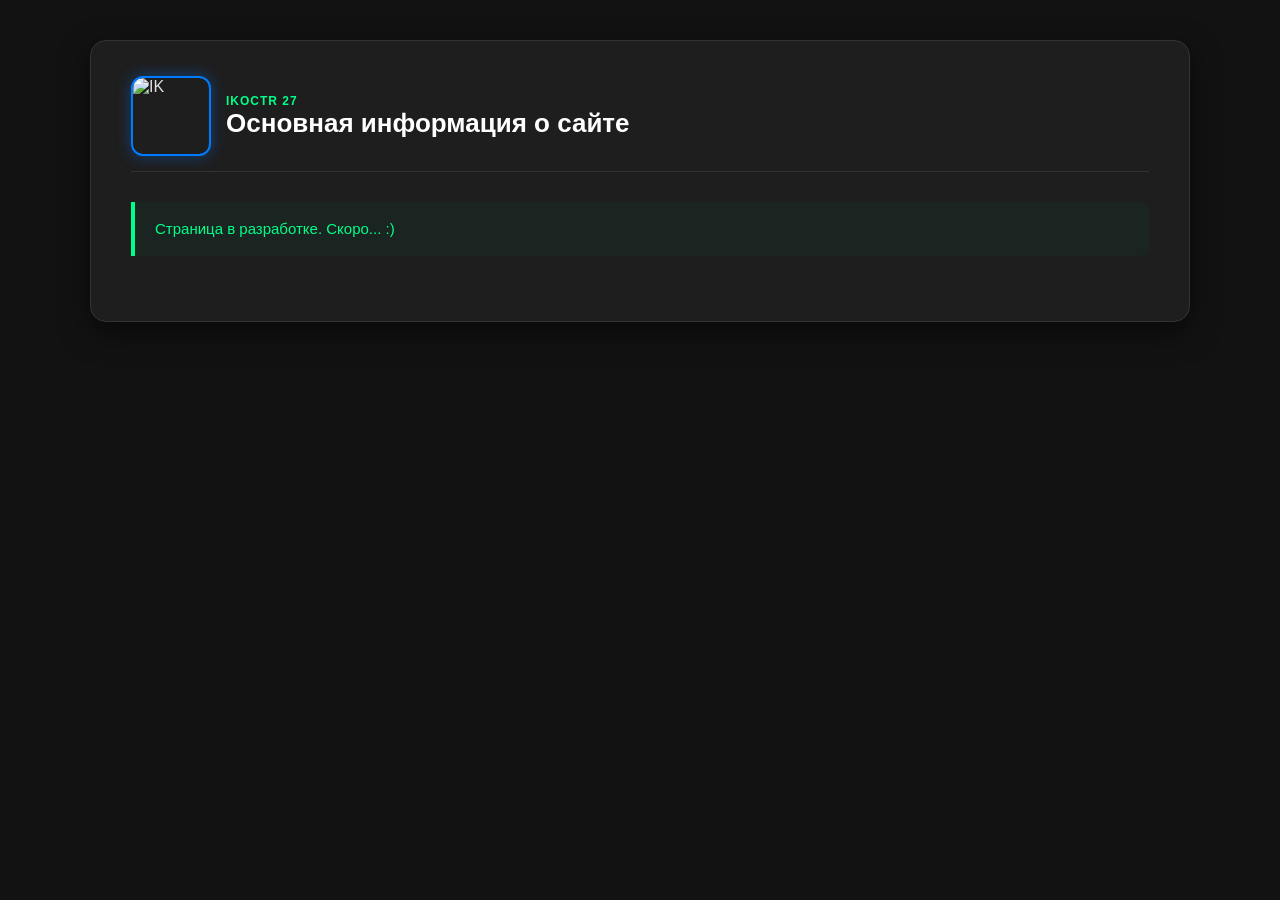
==== about.html @ 1f2bd745 "beta_v2 Finals filters New info-buttons A small fixes" ====
<!DOCTYPE html>
<html lang="ru">
  <head>
    <link rel="icon" href="icons/header_logo.jpg" type="image/png">
    <meta charset="UTF-8">
    <meta name="viewport" content="width=device-width, initial-scale=1.0">
    <title>ℹ️О сайтеℹ️</title>
    <!-- Подключаем ваши основные стили, чтобы сайт выглядел единым -->
    <link rel="stylesheet" href="style.css">
    <style>
      /* ДОПОЛНИТЕЛЬНЫЕ СТИЛИ ДЛЯ СТРАНИЦЫ С ЗАМЕТКОЙ */
      .note-header .header-logo {
        width: 80px !important;
        height:80px !important;
        
        /* 🛠️ ВОТ ЭТИ СТРОКИ ИСПРАВЯТ ВИЗУАЛ: */
        border-radius: 12px !important; /* Убираем круг, делаем мягкие квадратные углы */
        border-color: #007bff !important; /* Меняем неоновую рамку на синюю под стиль кнопок */
        box-shadow: 0 0 15px rgba(0, 123, 255, 0.4) !important; /* Добавляем красивое синее свечение */
      }
      /* Большая плашка на весь экран для контента */
      .note-container {
        background-color: #1e1e1e;
        border: 1px solid #333;
        border-radius: 16px;
        padding: 40px; /* Большие просторные отступы внутри плашки */
        margin-bottom: 40px;
        box-shadow: 0 10px 30px rgba(0, 0, 0, 0.5);
      }

      /* Заголовок внутри плашки */
      .note-container h2 {
        color: #fff;
        font-size: 28px;
        margin-top: 0;
        margin-bottom: 20px;
        border-bottom: 1px solid #333;
        padding-bottom: 15px;
      }

      /* Стили для абзацев текста */
      .note-container p {
        color: #b0b0b0;
        font-size: 16px;
        line-height: 1.6;
        margin-bottom: 20px;
      }

      /* Стили для картинок в статье */
      .note-image-box {
        margin: 30px 0;
        text-align: center;
      }
      .note-image-box img {
        max-width: 100%;
        height: auto;
        border-radius: 12px;
        border: 1px solid #444;
        box-shadow: 0 5px 15px rgba(0,0,0,0.4);
      }
      .image-caption {
        display: block;
        font-size: 13px;
        color: #666;
        margin-top: 8px;
        font-style: italic;
      }

      /* Выделение важных мыслей / цитат */
      .important-note {
        background-color: #1a2421;
        border-left: 4px solid #00ff88;
        padding: 15px 20px;
        border-radius: 0 8px 8px 0;
        margin: 25px 0;
      }
      .important-note p {
        color: #00ff88;
        margin: 0;
        font-size: 15px;
      }
      /* --- СТИЛИ ДЛЯ ВИДЕО С YOUTUBE --- */
      .video-wrapper {
      position: relative;
      
      /* 🛠️ ОГРАНИЧИВАЕМ РАЗМЕР: видео больше не будет размером с грузовик */
      width: 100%;
      max-width: 850px;       /* Оптимальный крупный размер для видео на ПК */
      margin: 30px auto;      /* auto отцентрирует плеер строго по центру плашки */
      
      /* Этот трюк с padding-bottom теперь рассчитывается от max-width */
      padding-bottom: calc(min(100%, 850px) * 0.5625); 
      height: 0;
      overflow: hidden;
      border-radius: 12px;
      border: 1px solid #444;
      box-shadow: 0 5px 15px rgba(0,0,0,0.4);
      }

      .video-wrapper iframe {
      position: absolute;
      top: 0;
      left: 0;
      width: 100%;
      height: 100%;
      }

      /* --- СТИЛИ ДЛЯ БЛОКА СКАЧИВАНИЯ КОНФИГА --- */
      .config-download-box {
      background-color: #121212;
      border: 1px dashed #007bff; /* Пунктирная синяя рамка */
      border-radius: 12px;
      padding: 20px;
      margin: 30px 0;
      display: flex;
      align-items: center;
      justify-content: space-between;
      gap: 20px;
      }

      /* На мобилках перестраиваем блок конфига в столбик */
      @media (max-width: 600px) {
          .config-download-box {
              flex-direction: column;
              text-align: center;
          }
      }

      .config-info {
      display: flex;
      flex-direction: column;
      gap: 5px;
      }

      .config-title {
      color: #fff;
      font-weight: bold;
      font-size: 16px;
      }

      .config-subtitle {
      color: #666;
      font-size: 13px;
      }

      /* Кнопка скачивания */
      .download-btn {
      text-decoration: none;
      background-color: #007bff;
      color: #fff;
      font-weight: bold;
      font-size: 14px;
      padding: 10px 20px;
      border-radius: 6px;
      white-space: nowrap;
      transition: background-color 0.2s ease;
      }

      .download-btn:hover {
      background-color: #0056b3;
      }
      /* Специальные стили для шапки внутри статьи */
      .note-header {
      border-bottom: 1px solid #333;
      padding-bottom: 15px;
      margin-bottom: 30px;
      }

      /* Отключаем неоновую линию снизу в статьях, чтобы она не перегружала текст */
      .note-header::after {
      display: none !important;
      }

      /* Увеличиваем размер заголовка в статье для солидности */
      .note-header .header-site-title {
      font-size: 26px;
      }
      .note-container {
          padding-top: 20px !important;
      }
    </style>
  </head>
  <body>

    <!-- Наш стандартный wrapper для выравнивания по центру экрана -->
    <div class="wrapper" style="max-width: 1100px; padding-top: 20px;">

      <!-- БОЛЬШАЯ ПЛАШКА НА ВЕСЬ ЭКРАН -->
      <main class="note-container">
        <!-- красивая шапка -->
        <!-- data-slag = "назване мода в ссылки на modrinth" -->
          <header class="main-header note-header" data-slug="">
              <div class="header-left">
                  <img src="icons/about.png" alt="IK" class="header-logo">
                  <div class="header-title-block">
                  <span class="header-nickname">IKOCTR 27</span>
                  <!-- Заголово статьи -->
                  <h1 class="header-site-title">Основная информация о сайте</h1>
                  </div>
              </div>
          </header>
        <div class="important-note">
          <p>Страница в разработке. Скоро... :)</p>
        </div>
      </main>

    </div>

  </body>
  <script>
    window.addEventListener('DOMContentLoaded', async () => {
      const header = document.querySelector('.note-header');
      if (!header) return;

      const slug = header.getAttribute('data-slug');
      if (!slug) return;

      try {
        // Делаем один быстрый запрос к API за данными проекта
        const response = await fetch(`https://api.modrinth.com/v2/project/${slug}`, {
          method: 'GET',
          headers: { 'User-Agent': 'MyFavMinecraftModsWebsite/1.0' }
        });
        
        if (response.ok) {
          const projectData = await response.json();
          // Если у мода есть официальная иконка — подставляем её
          if (projectData && projectData.icon_url) {
            const imgTag = header.querySelector('.header-logo');
            if (imgTag) imgTag.src = projectData.icon_url;
          }
        }
      } catch (err) {
        console.error('Не удалось загрузить иконку для шапки:', err);
      }
    });
  </script>
</html>
---- style.css ----
/* ==========================================================================
   1. БАЗОВЫЕ СТИЛИ САЙТА
   ========================================================================== */
*, *::before, *::after {
  box-sizing: border-box;
}

body {
  font-family: sans-serif;
  background-color: #121212;
  color: #e0e0e0;
  padding: 20px;
  margin: 0;
}

.wrapper {
  max-width: 90vw; /* Ограничиваем общую ширину для красивого отображения столбика */
  margin: 0 auto;
}
.wrapper > p {
    color: #ffffff;
    opacity: 70%;
    text-align: center;
    margin-top: 0%;
}

h1 {
  text-align: center;
  margin-bottom: 0%;
}

/* ==========================================================================
   2. ПАНЕЛЬ ФИЛЬТРОВ И ПОИСКА
   ========================================================================== */
.controls-panel {
  background-color: #1e1e1e;
  padding: 20px;
  border-radius: 12px;
  border: 1px solid #333;
  margin-bottom: 30px;
  display: flex;
  flex-direction: column;
  gap: 15px;
}

.search-input {
  width: 100%;
  padding: 12px 20px;
  font-size: 16px;
  border: 2px solid #333;
  border-radius: 8px;
  background-color: #121212;
  color: #fff;
  outline: none;
  transition: border-color 0.3s ease;
}

.search-input:focus {
  border-color: #007bff;
}

.filters-group {
  display: flex;
  flex-wrap: wrap;
  gap: 15px;
  align-items: center;
}

.filters-group label {
  font-size: 14px;
  color: #aaa;
  display: flex;
  flex-direction: column;
  gap: 5px;
}

.filters-group select {
  padding: 8px 12px;
  background-color: #121212;
  color: #fff;
  border: 1px solid #333;
  border-radius: 6px;
  outline: none;
  cursor: pointer;
}

/* ==========================================================================
   3. КОНТЕЙНЕР СПИСКА (FLEXBOX СТОЛБИК)
   ========================================================================== */
.my-grid-list {
  display: grid;
  grid-template-columns: repeat(auto-fill, minmax(220px, 1fr)); /* Выстраивает карточки строго друг под другом */
  gap: 15px;              /* Расстояние между карточками */
  list-style: none;
  padding: 0;
  margin: 0;
}

/* ==========================================================================
   4. СТИЛИ ДЛЯ КАРТОЧЕК LI (ГОРИЗОНТАЛЬНАЯ СТРУКТУРА)
   ========================================================================== */
.my-grid-list li {
  background-color: #1e1e1e;
  border: 1px solid #333;
  padding: 15px;
  border-radius: 12px;
  cursor: pointer;
  
  display: flex;
  flex-direction: column;
  align-items: center;
  text-align: center;
  gap: 10px;
  
  /* ОБЯЗАТЕЛЬНО: делаем карточку якорем для абсолютного позиционирования текста внутри */
  position: relative; 
  align-self: start;
  transition: background-color 0.3s ease,
   border-color 0.3s ease,
   border-radius 0.3s ease;
}

.my-grid-list li:hover { 
  border-color: #444; 
}

/* Скрытие карточки при фильтрации */
.my-grid-list li.is-hidden { 
  display: none !important; 
}

/* Элементы внутри карточки */
.my-grid-list li img { 
  width: 64px; 
  height: 64px; 
  object-fit: cover; 
  border-radius: 12px; 
}

.my-grid-list li h3 { 
  margin: 0; 
  color: #fff;
  font-size: 16px;
}

/* Блок с тегами и версиями (размещается в центральной колонке) */
.mod-meta-wrapper {
  display: flex;
  flex-direction: column;
  align-items: center;
  gap: 5px;
  width: 100%;
}

.mod-tags { 
  display: flex; 
  gap: 5px; 
  flex-wrap: wrap; 
  justify-content: center;
}

.tag, 
.tag.side, 
.api-tags .tag { 
  font-size: 10px !important;       /* !important намертво зафиксирует размер шрифта */
  padding: 2px 6px !important;      /* !important намертво зафиксирует внутренние отступы */
  border-radius: 4px;       
  line-height: 1.2;         
  display: inline-block;
  font-weight: 500 !important;      /* Убираем сильную жирность, делаем текст аккуратным */
  letter-spacing: -0.2px;   
}
.api-tags {
  display: contents !important;
}

/* 2. Только цвет для ручного тега стороны */
.tag.side { 
  background-color: #1a7540; 
  color: #2ecc71; 
}

/* Серый цвет для ваших личных категорий */
.tag.custom {
  background-color: #444444 !important;
  color: #e0e0e0 !important;
  text-transform: capitalize; /* Автоматически сделает первую букву заглавной */
}

.api-tags .tag { 
  background-color: #2c3e50; 
  color: #3498db; 
  text-transform: capitalize; /* Делает первую букву заглавной (например, neoforge -> Neoforge) */
}

.live-versions { 
  font-size: 11px; 
  color: #777; 
}

.live-versions span { 
  color: #00ff88; 
}

.my-grid-list li a { 
  text-decoration: none;
  color: #007bff;
  font-weight: bold;
  padding: 6px 12px;
  border: 1px solid #007bff;
  border-radius: 6px;
  width: 100%; /* Растягиваем кнопку */
  font-size: 13px;
  transition: background-color 0.2s, color 0.2s;
}

.my-grid-list li a:hover {
  background-color: #007bff;
  color: #fff;
}

/* ==========================================================================
   5. ПЛАВНАЯ АНИМАЦИЯ РАСКРЫТИЯ ОПИСАНИЯ
   ========================================================================== */
.info-text {
  position: absolute;
  top: calc(100% - 10px); /* Появляется чуть-чуть в захлест под карточкой*/
  left: -1px;             /* Выравниваем ровно по границам карточки */
  right: -1px;
  z-index: -1;            /* Выталкивает текст поверх нижних рядов модов */
  
  background-color: #252525; /* Темный фон, чтобы текст не сливался с нижними карточками */
  border-top: none;          /* Убираем верхнюю границу, чтобы визуально объединить с li */
  border-radius: 0 0 12px 12px; /* Скругляем только нижние уголки всплывашки */
  padding: 0 15px;           /* Боковые отступы для текста */
  
  /* Стандартная плавная анимация раскрытия через Grid-rows */
  display: grid;
  grid-template-rows: 0fr;
  padding: 0 15px;
  transition: grid-template-rows 0.1s ease, padding 0.3s ease, box-shadow 0.3s ease, border-color 0.3s ease;
  box-shadow: 0 10px 20px rgba(0, 0, 0, 0); /* Тень, чтобы блок «летал» над нижними модами */
}

.info-text p { 
  overflow: hidden; 
  margin: 0; 
  color: #b0b0b0; 
  font-size: 13px;
  line-height: 1.4; 
  opacity: 0; 
  text-align: left;
  transition: opacity 0.1s ease-in-out; 
  padding-top: 15px; 
    /* 🛠️ ВКЛЮЧАЕМ АВТОПЕРЕНОС СЛОВ ПО СЛОГАМ: */
  hyphens: auto;              /* Браузер сам ставит дефисы по правилам языка */
}

/* ==========================================================================
   СТИЛИ ДЛЯ ОТКРЫТОГО СОСТОЯНИЯ (КЛАСС .is-open)
   ========================================================================== */
.my-grid-list li.is-open { 
  background-color: #252525; 
  border-color: #007bff;
  border-bottom-color: transparent !important;
  border-radius: 12px 12px 0 0; 
  z-index: 15; /* Делаем саму открытую карточку выше всех остальных соседей */
}

.my-grid-list li.is-open .info-text { 
  grid-template-rows: 1fr; 
  padding-bottom: 15px; /* Возвращаем нижний отступ, когда текст открыт */
  border: 1px solid #007bff; 
  border-top: none; /* Чтобы рамка не перерезала карточку изнутри */
  /* Включаем тень, когда блок полностью выехал */
  box-shadow: 0 10px 20px rgba(0, 0, 0, 0.5); 
}

.my-grid-list li.is-open .info-text p { 
  opacity: 1; 
  padding-top: 10px; 
  transition-delay: 0.1s; 
}

/* Сообщение об отсутствии результатов */
#no-results { 
  text-align: center; 
  color: #888; 
  margin-top: 20px;
  display: none; 
}
/* ==========================================================================
   6. КАСТОМНЫЙ ВЫПАДАЮЩИЙ СПИСОК ВЕРСИЙ С ПОИСКОМ
   ========================================================================== */
.custom-dropdown {
  position: relative;
  display: flex;
  flex-direction: column;
  gap: 5px;
  width: 200px;
}

.dropdown-label {
  font-size: 14px;
  color: #aaa;
}

.dropdown-btn {
  padding: 8px 12px;
  background-color: #121212;
  color: #fff;
  border: 1px solid #333;
  border-radius: 6px;
  cursor: pointer;
  font-size: 14px;
  user-select: none;
  position: relative;
}

/* Стрелочка на кнопке меню */
.dropdown-btn::after {
  content: "▼";
  font-size: 10px;
  position: absolute;
  right: 12px;
  top: 50%;
  transform: translateY(-50%);
  color: #888;
}

.dropdown-menu {
  display: none; /* Скрыто по умолчанию */
  position: absolute;
  top: 100%;
  left: 0;
  width: 100%;
  background-color: #1e1e1e;
  border: 1px solid #444;
  border-radius: 6px;
  margin-top: 5px;
  z-index: 100;
  padding: 8px;
  box-shadow: 0 5px 15px rgba(0,0,0,0.5);
}

/* Класс, который JS будет вешать для показа меню */
.dropdown-menu.show {
  display: block;
}

.version-search-input {
  width: 100%;
  padding: 6px 10px;
  background-color: #121212;
  border: 1px solid #333;
  border-radius: 4px;
  color: #fff;
  font-size: 13px;
  outline: none;
  margin-bottom: 8px;
}

.version-search-input:focus {
  border-color: #007bff;
}

.options-list {
  max-height: 200px; /* Высота прокрутки списка */
  overflow-y: auto;   /* Включает скроллбар */
}

.option-item {
  padding: 6px 10px;
  font-size: 13px;
  color: #ccc;
  cursor: pointer;
  border-radius: 4px;
}

.option-item:hover {
  background-color: #333;
  color: #fff;
}

.option-item.active {
  background-color: #007bff;
  color: #fff;
}

.option-item.is-hidden {
  display: none;
}
/* ==========================================================================
   7. КНОПКА ЗАМЕТКИ И ВСПЛЫВАЮЩАЯ ПОДСКАЗКА (TOOLTIP)
   ========================================================================== */

/* Контейнер для кнопок, чтобы они стояли рядом */
.mod-links-group {
  display: flex;
  flex-direction: row; /* Выстраиваем кнопки строго слева направо */
  gap: 10px;           /* Расстояние между кнопками */
  width: 100%;         /* Растягиваем контейнер на всю ширину карточки */
}

/* Переделываем стиль главной ссылки, чтобы она делила место с вопросом */
.mod-links-group a.modrinth-btn,
.my-grid-list li .mod-links-group a.modrinth-btn {
  flex-grow: 1; /* Занимает ВСЁ свободное пространство слева */
  text-align: center;
  white-space: nowrap;
}

/* Стиль самой круглой кнопки со знаком вопроса */
.note-btn {
  display: flex;
  align-items: center;
  justify-content: center;

  /* Жестко ставим компактную ширину и высоту */
  width: 40px !important;  
  height: 33px !important; 
  
  /* И запрещаем браузеру её растягивать или сжимать */
  flex-grow: 0 !important;
  flex-shrink: 0 !important;

  background-color: #1e1e1e;
  color: #00ff88; /* Сделаем её приятно-зеленой, как символ важной информации */
  /* 🛠️ СТАВИМ ТАКОЕ ЖЕ СКРУГЛЕНИЕ УГЛОВ И РАМКУ, КАК У КНОПКИ MODRINTH: */
  border: 1px solid #007bff; /* Синяя рамка, как у Modrinth */
  border-radius: 6px !important; /* Радиус скругления в точности как у соседа */
  font-weight: bold;
  text-decoration: none;
  font-size: 14px;
  cursor: pointer;
  transition: background-color 0.2s, border-color 0.2s, color 0.2s;
  position: relative;
}

.note-btn:hover {
  background-color: #007bff;
  color: #fff;
}

/* --- РЕАЛИЗАЦИЯ ПОДСКАЗКИ ПРИ НАВЕДЕНИИ (Пункт 2) --- */
.note-btn::after {
  /* Берет текст прямо из атрибута data-tooltip в HTML */
  content: attr(data-tooltip); 
  
  position: absolute;
  bottom: 135%; /* Появляется строго НАД кнопкой */
  right: 0;
  width: 240px; /* Ширина всплывающего окошка с текстом */
  padding: 8px 12px;
  background-color: #000000;
  color: #fff;
  font-size: 11px;
  font-weight: normal;
  line-height: 1.4;
  border-radius: 6px;
  border: 1px solid #00ff88;
  text-align: left;
  box-shadow: 0 5px 15px rgba(0,0,0,0.6);
  
  /* Изначально подсказка полностью скрыта */
  opacity: 0;
  visibility: hidden;
  transform: translateY(5px);
  transition: opacity 0.2s ease, transform 0.2s ease, visibility 0.2s ease;
  z-index: 100; /* Чтобы подсказка была выше всех карточек */
}

/* Показываем подсказку при наведении на кнопку мыши */
.note-btn:hover::after {
  opacity: 1;
  visibility: visible;
  transform: translateY(0);
}
/* ==========================================================================
   8. МИНИМАЛИСТИЧНАЯ НЕОНОВАЯ ШАПКА И СЧЁТЧИКИ
   ========================================================================== */
.main-header {
  display: flex;
  align-items: center;
  justify-content: space-between; /* Логотип слева, счётчики справа */
  padding: 15px 0 25px 0;
  margin-bottom: 30px;
  border-bottom: 1px solid #333;
  position: relative;
}

/* Тонкая светящаяся неоновая линия под всей шапкой */
.main-header::after {
  content: "";
  position: absolute;
  bottom: -1px;
  left: 0;
  width: 100%;
  height: 1px;
  background: linear-gradient(90deg, #007bff, #00ff88, transparent);
  box-shadow: 0 1px 10px #007bff;
}

.header-left {
  display: flex;
  align-items: center;
  gap: 15px;
}

/* Круглая аватарка IK */
.header-logo {
  width: 64px;
  height: 64px;
  object-fit: cover;
  border-radius: 50%;
  border: 2px solid #00ff88; /* Зеленое неоновое кольцо вокруг логотипа */
  box-shadow: 0 0 10px rgba(0, 255, 136, 0.3);
}

.header-title-block {
  display: flex;
  flex-direction: column;
}

.header-nickname {
  font-size: 12px;
  color: #00ff88;
  font-weight: bold;
  letter-spacing: 1px;
  text-transform: uppercase;
}

.header-site-title {
  margin: 0;
  font-size: 22px;
  color: #fff;
  font-weight: 800;
}

/* Стили блока счётчиков */
.header-counters {
  display: flex;
  align-items: center;
  background-color: #1e1e1e;
  border: 1px solid #333;
  padding: 8px 16px;
  border-radius: 30px; /* Овальная аккуратная плашка */
  gap: 10px;
}

.counter-item {
  display: flex;
  align-items: center;
  gap: 6px;
}

.counter-label {
  font-size: 13px;
  color: #666;
  text-transform: uppercase;
  font-weight: bold;
  line-height: 1;
}

.counter-value {
  font-size: 16px;
  font-weight: bold;
  font-family: monospace; /* Моноширинный шрифт, чтобы цифры не дёргались */
  line-height: 1;  
}

/* Нашедшиеся моды теперь будут ярко светиться зеленым */
.counter-value.filtered {
  color: #00ff88;
  text-shadow: 0 0 8px rgba(0, 255, 136, 0.5);
}

/* Общее количество светится серым/белым */
.counter-value.total {
  color: #b0b0b0;
}

.counter-divider {
  color: #444;
  font-weight: 300;
}

/* Адаптивность для мобилок: если экран узкий, шапка встает в столбик */
@media (max-width: 600px) {
  .main-header {
    flex-direction: column;
    gap: 15px;
    text-align: center;
  }
  .header-left {
    flex-direction: column;
    gap: 10px;
  }
}

/* ==========================================================================
   9. СТИЛИ ДЛЯ РЕЖИМА "ПОКАЗАТЬ НЕДОСТУПНЫЕ"
   ========================================================================== */

/* Красивое оформление контейнера галочки */
.checkbox-label {
  display: flex;
  flex-direction: row !important; /* Выстраиваем чекбокс и текст в ряд */
  align-items: center;
  gap: 8px;
  cursor: pointer;
  user-select: none;
  font-size: 14px;
  color: #aaa;
  margin-top: 18px; /* Выравниваем по высоте с селекторами */
}

.checkbox-label input {
  cursor: pointer;
  width: 16px;
  height: 16px;
  accent-color: #00ff88; /* Зеленый цвет самой галочки */
}

/* Стили для мода, который НЕ подошел под фильтры */
.my-grid-list li.is-unsuited {
  opacity: 0.35;               /* Делаем карточку сильно прозрачной */
  filter: grayscale(80%);      /* Слегка обесцвечиваем иконку и теги */
  border-color: #222 !important; /* Гасим яркие рамки */
  background-color: #161616;
  order: 1;                    /* 🛠️ МАГИЯ: улетает в самый конец списка */
  pointer-events: none;        /* Блокирует клики и открытие описания */
}

/* Обычные (подходящие) моды принудительно держим вверху списка */
.my-grid-list li:not(.is-unsuited) {
  order: 0;
}

/* Делаем так, чтобы кнопка ссылки у недоступного мода заблокировалась визуально */
.my-grid-list li.is-unsuited a {
  border-color: #333 !important;
  color: #555 !important;
  background: transparent !important;
}

/* ==========================================================================
   10. ПАНЕЛЬ НАВИГАЦИИ (МЕНЮ КНОПОК)
   ========================================================================== */
.site-navigation {
  display: flex;
  flex-wrap: wrap;         /* Если кнопок станет слишком много, они мягко перенесутся на новый ряд */
  gap: 12px;               /* Расстояние между кнопками */
  margin-bottom: 25px;     /* Отступ снизу до панели фильтров */
  width: 100%;
}

.nav-btn {
  text-decoration: none;
  background-color: #1e1e1e;
  color: #b0b0b0;
  font-size: 14px;
  font-weight: bold;
  padding: 10px 20px;
  border: 1px solid #333;
  border-radius: 8px;
  transition: background-color 0.2s ease, border-color 0.2s ease, color 0.2s ease, box-shadow 0.2s ease;
}

/* Эффект при наведении — кнопка загорается фирменным синим неоном */
.nav-btn:hover {
  background-color: #252525;
  color: #fff;
  border-color: #007bff;
  box-shadow: 0 0 10px rgba(0, 123, 255, 0.3);
}

/* Если вы находитесь на этой странице (можно добавлять класс .active вручную в HTML) */
.nav-btn.active {
  background-color: #007bff;
  color: #fff;
  border-color: #007bff;
}
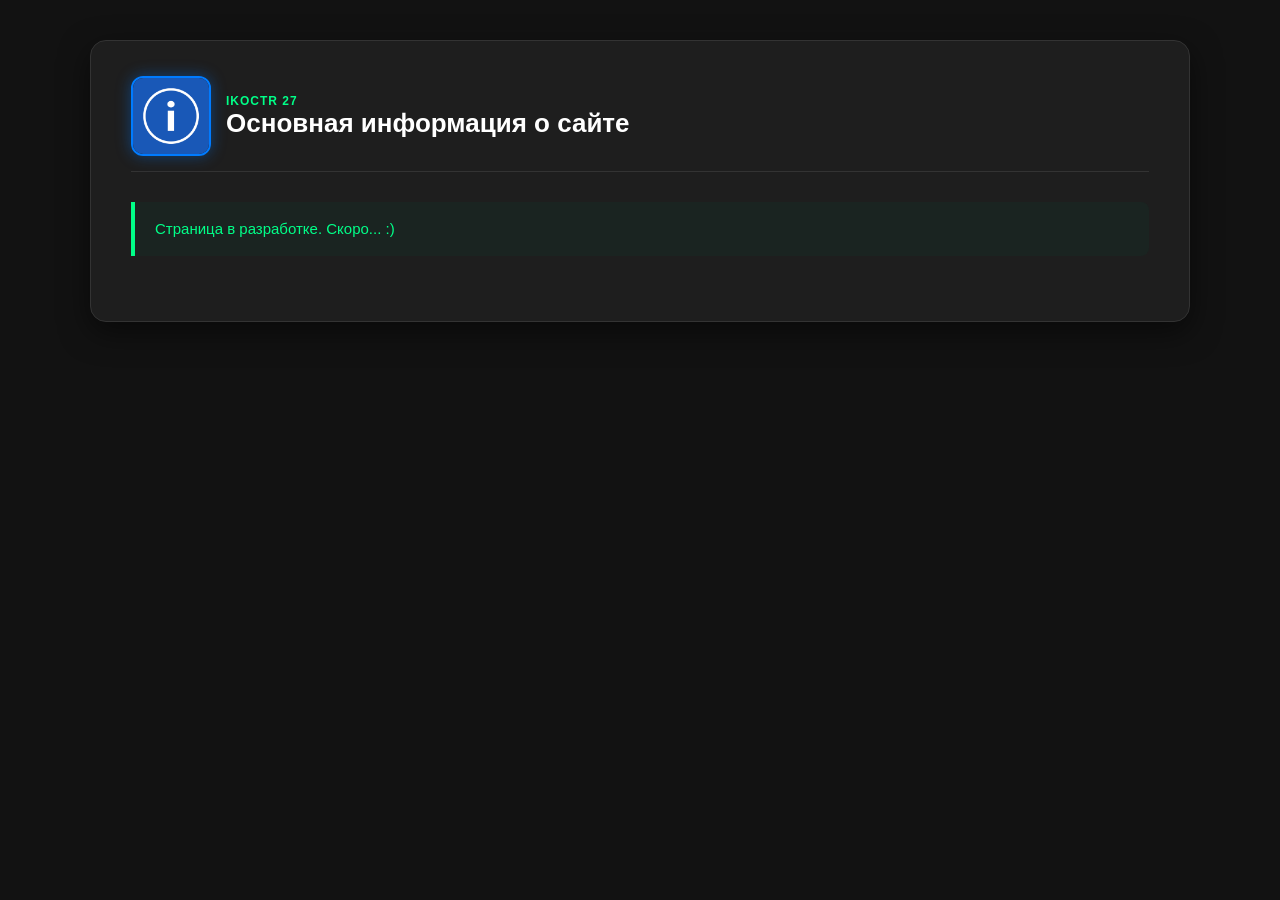
==== commit cb36a0aa: "Pre-release v1 Обновление: - кнопки "Новое" - Структуры js - Вплашек описаний фильтров - Выбора " ====
--- a/about.html
+++ b/about.html
@@ -184,7 +184,6 @@
 
     <!-- Наш стандартный wrapper для выравнивания по центру экрана -->
     <div class="wrapper" style="max-width: 1100px; padding-top: 20px;">
-
       <!-- БОЛЬШАЯ ПЛАШКА НА ВЕСЬ ЭКРАН -->
       <main class="note-container">
         <!-- красивая шапка -->
@@ -203,7 +202,6 @@
           <p>Страница в разработке. Скоро... :)</p>
         </div>
       </main>
-
     </div>
 
   </body>
--- a/style.css
+++ b/style.css
@@ -622,26 +622,57 @@
   accent-color: #00ff88; /* Зеленый цвет самой галочки */
 }
 
-/* Стили для мода, который НЕ подошел под фильтры */
+/* ==========================================================================
+   ИСПРАВЛЕННЫЙ РЕЖИМ ОТОБРАЖЕНИЯ БЛЕКЛЫХ МОДОВ
+   ========================================================================== */
+
+/* Сама карточка блеклого мода */
 .my-grid-list li.is-unsuited {
-  opacity: 0.35;               /* Делаем карточку сильно прозрачной */
-  filter: grayscale(80%);      /* Слегка обесцвечиваем иконку и теги */
-  border-color: #222 !important; /* Гасим яркие рамки */
+  opacity: 0.35;               
+  filter: grayscale(80%);      
   background-color: #161616;
-  order: 1;                    /* 🛠️ МАГИЯ: улетает в самый конец списка */
-  pointer-events: none;        /* Блокирует клики и открытие описания */
-}
+  order: 1;                    
+  
+  /* ИСПРАВЛЕНИЕ РАМКИ: оставляем рамку темной, но не удаляем её полностью, 
+     чтобы выпадающий текст не ломал границы карточки */
+  border-color: #222 !important;
+  transition: opacity 0.3s ease, filter 0.3s ease, background-color 0.3s ease;
+}
+
+/* Эффект наведения на саму БЛЕКЛУЮ КАРТОЧКУ (чтобы было видно, что она кликабельна) */
+.my-grid-list li.is-unsuited:hover {
+  opacity: 0.7; /* При наведении карточка становится ярче, подсказывая, что клик работает */
+  filter: grayscale(30%);
+}
+
+/* Исправление выпадающего текста у блеклого мода */
+.my-grid-list li.is-unsuited .info-text {
+  background-color: #1a1a1a;
+  border-color: #222 !important; /* Выпадашка тоже получит аккуратную темную рамку */
+}
+
+/* --- ИСПРАВЛЕНИЕ КНОПОК: убираем жесткий !important для обычного состояния --- */
+.my-grid-list li.is-unsuited a.modrinth-btn,
+.my-grid-list li.is-unsuited a.note-btn {
+  border-color: #333;
+  color: #666;
+  background: transparent;
+}
+
+/* ВОЗВРАЩАЕМ КРАСИВЫЙ ЦВЕТ ПРИ НАВЕДЕНИИ НА КНОПКИ БЛЕКЛОГО МОДА */
+.my-grid-list li.is-unsuited a.modrinth-btn:hover,
+.my-grid-list li.is-unsuited a.note-btn:hover {
+  background-color: #007bff !important;
+  color: #fff !important;
+  border-color: #007bff !important;
+  box-shadow: 0 0 10px rgba(0, 123, 255, 0.4);
+}
+
+
 
 /* Обычные (подходящие) моды принудительно держим вверху списка */
 .my-grid-list li:not(.is-unsuited) {
   order: 0;
-}
-
-/* Делаем так, чтобы кнопка ссылки у недоступного мода заблокировалась визуально */
-.my-grid-list li.is-unsuited a {
-  border-color: #333 !important;
-  color: #555 !important;
-  background: transparent !important;
 }
 
 /* ==========================================================================
@@ -681,3 +712,423 @@
   color: #fff;
   border-color: #007bff;
 }
+
+/* ==========================================================================
+   11. ИСПРАВЛЕННАЯ АНИМАЦИЯ РОДИТЕЛЬСКОЙ ИКОНКИ ДЛЯ АДДОНОВ
+   ========================================================================== */
+
+/* Контейнер для двух иконок (есть ТОЛЬКО в аддонах) */
+.mod-icon-container {
+  position: relative;
+  width: 64px;
+  height: 64px;
+  display: flex;
+  align-items: center;
+  justify-content: center;
+  margin: 0 auto; /* Центрируем контейнер внутри карточки */
+  transition: width 0.4s cubic-bezier(0.25, 1, 0.5, 1);
+}
+
+/* 🛠️ ИСПРАВЛЕНИЕ: ПРИВЯЗЫВАЕМ СВОЙСТВО СТРОГО К КОНТЕЙНЕРУ АДДОНА!
+   Обычные моды без этого контейнера теперь никак не пострадают */
+.mod-icon-container img.mod-icon {
+  position: absolute !important;
+  z-index: 2; /* Поверх родительской иконки */
+  width: 64px;
+  height: 64px;
+  margin: 0 !important; /* Убираем любые внешние отступы внутри контейнера */
+  transition: transform 0.4s cubic-bezier(0.25, 1, 0.5, 1);
+}
+
+/* Скрытая по умолчанию родительская иконка в аддоне */
+.parent-icon {
+  position: absolute;
+  z-index: 1; /* За спиной у основной иконки */
+  width: 64px;
+  height: 64px;
+  object-fit: cover;
+  border-radius: 12px;
+  opacity: 0.25; /* Изначально полностью невидима */
+  filter: grayscale(10%) brightness(90%); /* Блеклая и черно-белая */
+  transform: translateX(-15px) scale(0.8); /* Эффект глубины */
+  transition: transform 0.4s cubic-bezier(0.25, 1, 0.5, 1), opacity 0.4s cubic-bezier(0.25, 1, 0.5, 1);
+}
+
+/* Подстраховка от пустых картинок */
+.parent-icon[src=""], .parent-icon:not([src]) {
+  display: none !important;
+}
+
+/* ==========================================================================
+   МАГИЯ АНИМАЦИИ ПРИ ОТКРЫТИИ КАРТОЧКИ (.is-open)
+   ========================================================================== */
+
+/* Расширяем контейнер аддона при клике */
+.my-grid-list li.is-open .mod-icon-container {
+  width: 120px; 
+}
+
+/* Иконку аддона плавно смещаем вправо */
+.my-grid-list li.is-open .mod-icon-container img.mod-icon {
+  transform: translateX(28px);
+}
+
+/* Блеклую родительскую иконку плавно выдвигаем влево */
+.my-grid-list li.is-open .mod-icon-container .parent-icon {
+  opacity: 0.4; 
+  transform: translateX(-28px) scale(0.85); 
+}
+
+/* ==========================================================================
+   12. ТЕХНИЧЕСКИЙ ГЕНЕРАТОР КАРТОЧЕК ДЛЯ АДМИНА
+   ========================================================================== */
+.generator-section {
+  display: none;
+  background-color: #161616;
+  border: 1px dashed #444;
+  border-radius: 16px;
+  padding: 30px;
+  margin-top: 60px; /* Отделяем большим отступом от списка модов */
+  margin-bottom: 40px;
+}
+
+.generator-section.is-visible {
+  display: block !important;
+}
+
+.generator-title {
+  color: #fff;
+  font-size: 18px;
+  margin-top: 0;
+  margin-bottom: 20px;
+}
+
+.generator-form {
+  display: flex;
+  flex-direction: column;
+  gap: 12px;
+}
+
+.gen-row {
+  display: flex;
+  gap: 12px;
+}
+
+.gen-row input, .gen-row select, .generator-form textarea {
+  flex: 1;
+  background-color: #1e1e1e;
+  border: 1px solid #333;
+  color: #fff;
+  padding: 10px 15px;
+  border-radius: 8px;
+  font-size: 14px;
+}
+
+.generator-form textarea {
+  width: 100%;
+  resize: vertical;
+}
+
+#gen-btn {
+  background-color: #27ae60;
+  color: #fff;
+  border: none;
+  padding: 12px;
+  border-radius: 8px;
+  font-weight: bold;
+  font-size: 14px;
+  cursor: pointer;
+  transition: background-color 0.2s;
+}
+
+#gen-btn:hover {
+  background-color: #2ecc71;
+}
+
+.generator-result-box {
+  margin-top: 20px;
+}
+
+#gen-result {
+  width: 100%;
+  background-color: #0d0d0d;
+  border: 1px solid #222;
+  color: #00ff88; /* Код будет красиво подсвечен зеленым */
+  font-family: monospace;
+  font-size: 13px;
+  padding: 15px;
+  border-radius: 8px;
+  cursor: text;
+}
+
+/* Контейнер для текста и иконки, чтобы они стояли на одной линии */
+.label-text-wrapper {
+  display: flex;
+  align-items: center;
+  gap: 6px;
+  position: relative;
+  margin-bottom: 5px; /* Отступ до выпадающего списка */
+}
+
+/* Стиль синей неоновой иконки [!] */
+.info-icon {
+  display: flex;
+  align-items: center;
+  justify-content: center;
+  width: 16px;
+  height: 16px;
+  background-color: #121212;
+  color: #007bff; /* Фирменный синий цвет сайта */
+  border: 1px solid #007bff;
+  border-radius: 50%; /* Делаем её идеально круглой */
+  font-size: 11px;
+  font-weight: bold;
+  cursor: help;
+  position: relative;
+  transition: background-color 0.2s, color 0.2s, box-shadow 0.2s;
+}
+
+/* Эффект свечения при наведении на саму иконку */
+.info-icon:hover {
+  background-color: #007bff;
+  color: #fff;
+  box-shadow: 0 0 8px rgba(0, 123, 255, 0.6);
+}
+
+/* Большая всплывающая плашка (базовое состояние) */
+.categories-help-box {
+  position: absolute;
+  left: 0;
+  width: 280px; 
+  background-color: #161616;
+  padding: 12px 15px;
+  border-radius: 8px;
+  border: 1px solid #007bff; 
+  font-size: 12px;
+  font-weight: normal;
+  line-height: 1.5;
+  color: #b0b0b0;
+  text-align: left;
+  box-shadow: 0 10px 30px rgba(0, 0, 0, 0.7);
+  
+  max-height: 250px;
+  overflow-y: auto;
+  
+  /* Изначально подсказка полностью скрыта */
+  opacity: 0;
+  visibility: hidden;
+  z-index: 200; 
+  /* ИСПРАВЛЕНИЕ: разрешаем клики и прокрутку внутри плашки */
+  pointer-events: auto !important; 
+  transition: opacity 0.2s ease, transform 0.2s ease, visibility 0.2s ease;
+}
+
+/* Направление НАД иконкой */
+.categories-help-box:not(.open-down) {
+  bottom: 140%; 
+  transform: translateY(5px);
+}
+
+/* Направление ПОД иконкой */
+.categories-help-box.open-down {
+  top: 140%; 
+  transform: translateY(-5px);
+}
+
+/* 🔥 НОВОЕ: Включение плашки через явный класс в JS */
+.categories-help-box.show {
+  opacity: 1 !important;
+  visibility: visible !important;
+  transform: translateY(0) !important;
+}
+
+.categories-help-box.to-left {
+  left: auto;   
+  right: 0;     
+}
+
+/* Выравнивание подписей и кнопок [!] в панели управления */
+.filters-group .label-text-wrapper {
+  display: flex !important;
+  flex-direction: row !important; /* Строго горизонтальный ряд для текста и иконки */
+  align-items: center !important;  /* Центровка по высоте */
+  gap: 8px !important;            /* Небольшой зазор между текстом и кружком [!] */
+  width: 100%;
+}
+
+/* Фикс самой круглой синей кнопки, чтобы текст [!] сидел ровно по центру */
+.info-icon {
+  display: inline-flex !important;
+  align-items: center !important;
+  justify-content: center !important;
+  width: 18px !important;
+  height: 18px !important;
+  background-color: #121212 !important;
+  color: #007bff !important;
+  border: 1px solid #007bff !important;
+  border-radius: 50% !important;
+  font-size: 10px !important;
+  font-weight: bold !important;
+  cursor: pointer !important;
+  position: relative !important;
+  user-select: none !important;
+  line-height: 1 !important;
+  text-indent: 0 !important;
+}
+
+/* Убираем лишние внешние отступы у селекторов внутри группы */
+.filters-group select, .filters-group .custom-dropdown {
+  margin-top: 2px !important;
+}
+
+
+/* ==============================================================
+   🔒 СЕКЦИЯ ГЕНЕРАТОРА: ИСПРАВЛЕННЫЙ МУЛЬТИСЕЛЕКТ КАТЕГОРИЙ (ФИНАЛ)
+   ============================================================== */
+
+/* Фиксируем ширину самого блока выбора, чтобы он не раздувал форму */
+#gen-categories-dropdown {
+  position: relative;
+  display: flex;
+  flex-direction: column;
+  gap: 5px;
+  width: 200px !important; 
+  min-width: 200px !important;
+  flex-grow: 0 !important;   
+}
+
+/* Выпадающее окно делаем фиксированной ширины */
+#gen-categories-dropdown .dropdown-menu {
+  width: 220px !important; 
+  background-color: #1e1e1e !important;
+  border: 1px solid #444 !important;
+  box-shadow: 0 5px 15px rgba(0,0,0,0.5) !important;
+}
+
+#gen-cats-options {
+  width: 100% !important;
+  display: flex !important;
+  flex-direction: column !important;
+  gap: 2px !important;
+  padding: 0 !important;
+  margin: 0 !important;
+}
+
+/* Каждая строчка внутри списка */
+.option-item-cb {
+  width: 100% !important;
+  box-sizing: border-box !important;
+  display: block !important;               /* Отключаем flex на строке, чтобы убрать конфликты */
+  position: relative !important;            /* Якорь для абсолютного позиционирования чекбокса */
+  padding: 8px 35px 8px 12px !important;    /* Запас справа (35px), чтобы текст не налезал на чекбокс */
+  font-size: 13px !important;
+  color: #ccc !important;
+  cursor: pointer !important;
+  border-radius: 4px !important;
+  text-align: left !important;              /* Текст всегда аккуратно прижат к левому краю */
+  transition: background-color 0.2s ease !important;
+  user-select: none !important;
+  line-height: 15px !important;
+}
+
+.option-item-cb:hover {
+  background-color: #333 !important;
+  color: #fff !important;
+}
+
+/* Мертвая фиксация чекбоксов в идеальную вертикальную струну */
+.option-item-cb input[type="checkbox"] {
+  position: absolute !important;
+  top: 50% !important;                      /* Центрирование по вертикали */
+  transform: translateY(-50%) !important;   /* Идеальный сдвиг в центр */
+  right: 12px !important;                   /* Жесткий отступ от правого края плашки */
+  
+  width: 15px !important;
+  height: 15px !important;
+  margin: 0 !important;
+  padding: 0 !important;
+  accent-color: #00ff88 !important;         /* Наш неоновый зеленый */
+  cursor: pointer !important;
+}
+/* Кастомизация скроллбара внутри выпадающей подсказки */
+.categories-help-box::-webkit-scrollbar {
+  width: 4px !important; /* Очень тонкая полоса */
+}
+
+.categories-help-box::-webkit-scrollbar-track {
+  background: #121212 !important;
+  border-radius: 4px;
+}
+
+.categories-help-box::-webkit-scrollbar-thumb {
+  background: #00ff88 !important; /* Наш неоновый зеленый */
+  border-radius: 4px;
+}
+
+.categories-help-box::-webkit-scrollbar-thumb:hover {
+  background: #007bff !important; /* Синий при наведении */
+}
+
+/* ==========================================================================
+   🧩 КОРРЕКТИРОВКА ВЫРАВНИВАНИЯ ИКОНОК В ФИЛЬТРАХ
+   ========================================================================== */
+
+/* Перебиваем вертикальный flex-column для обертки подписей */
+.filters-group .label-text-wrapper {
+  display: flex !important;
+  flex-direction: row !important; /* Текст и иконка строго в один ряд */
+  align-items: center !important;  /* Идеальное центрирование по высоте */
+  gap: 8px !important;            /* Расстояние между текстом и кружком */
+  width: 100% !important;
+  margin-bottom: 5px !important;  /* Отступ до выпадающего списка select */
+}
+
+/* Очищаем и фиксируем форму синей кнопки */
+.info-icon {
+  display: inline-flex !important;
+  align-items: center !important;
+  justify-content: center !important;
+  width: 18px !important;
+  height: 18px !important;
+  background-color: #121212 !important;
+  color: #007bff !important;
+  border: 1px solid #007bff !important;
+  border-radius: 50% !important;
+  font-size: 10px !important;
+  font-weight: bold !important;
+  cursor: pointer !important;
+  position: relative !important;
+  user-select: none !important;
+  line-height: 1 !important;
+}
+
+/* Смещение выпадающих селекторов вниз под строку заголовка */
+.filters-group select, 
+.filters-group .custom-dropdown {
+  margin-top: 0 !important;
+}
+/* Фикс структуры элементов в блоке фильтров */
+.filter-item-block {
+  display: flex;
+  flex-direction: column;
+  gap: 5px;
+}
+.filter-item-block label {
+  margin: 0 !important;
+  padding: 0 !important;
+  display: block !important;
+}
+/* Делаем аккуратные небольшие отступы между пунктами в плашке подсказок */
+.categories-help-box p {
+  margin: 8px 0 0 0 !important; /* 8px сверху (между пунктами), остальные стороны по нулям */
+  padding: 0 !important;
+  font-size: 12px !important;
+  line-height: 1.4 !important;
+  color: #b0b0b0 !important;
+}
+
+/* Первый пункт прижимаем чуть ближе к заголовку, чтобы не было гигантской дыры */
+.categories-help-box b + p,
+.categories-help-box strong + p {
+  margin-top: 10px !important;
+}
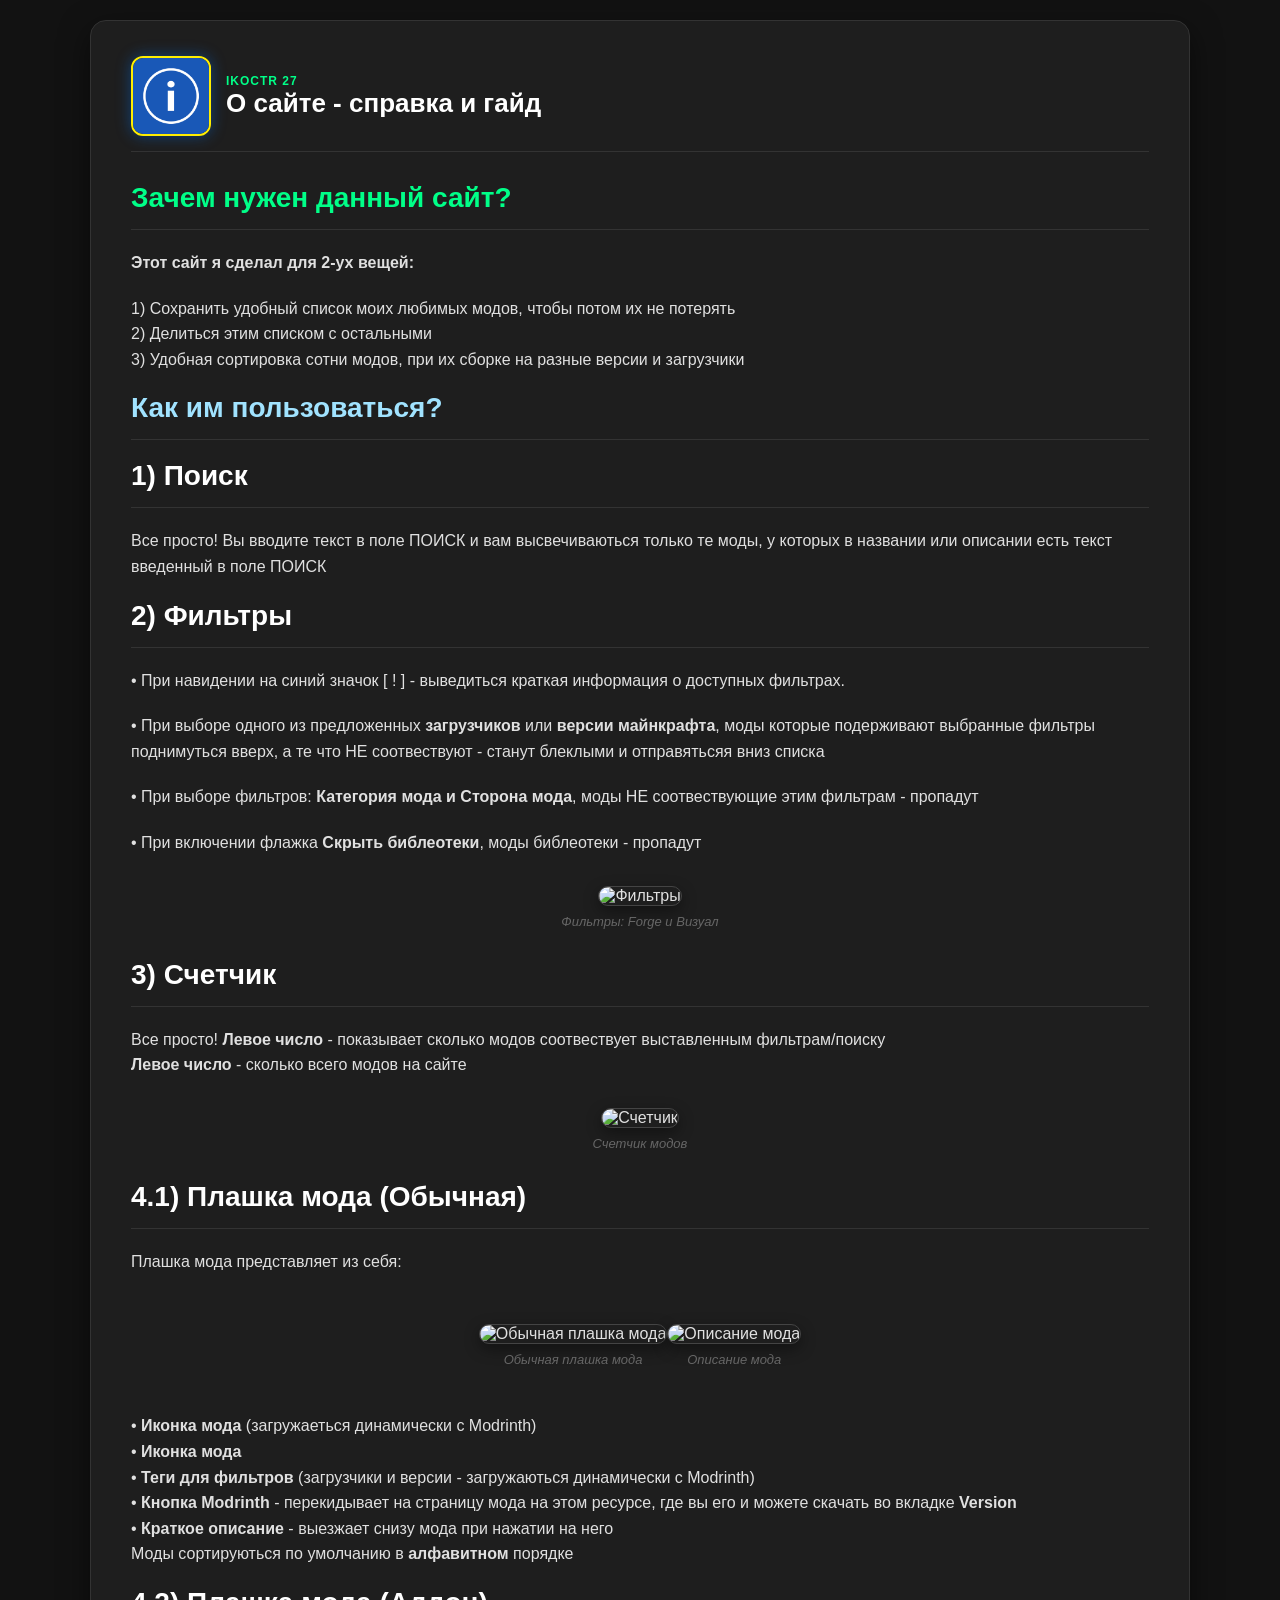
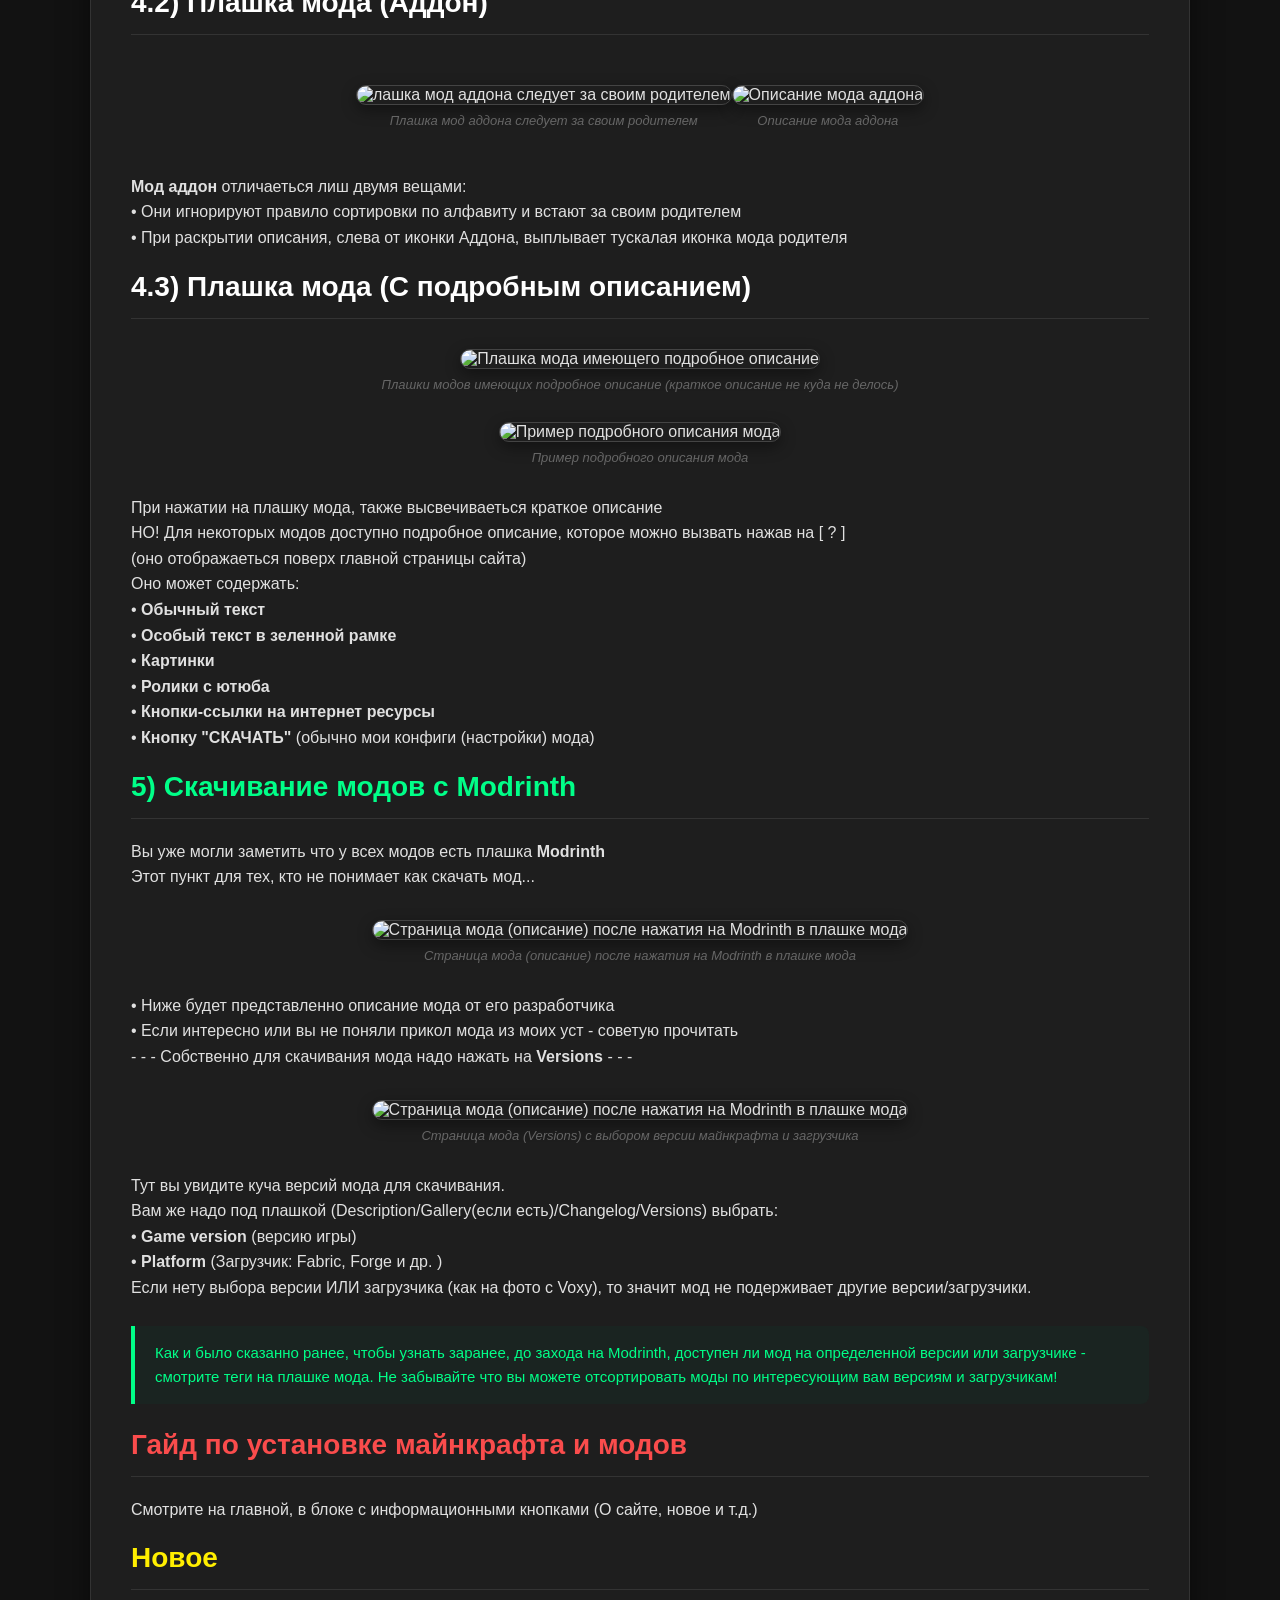
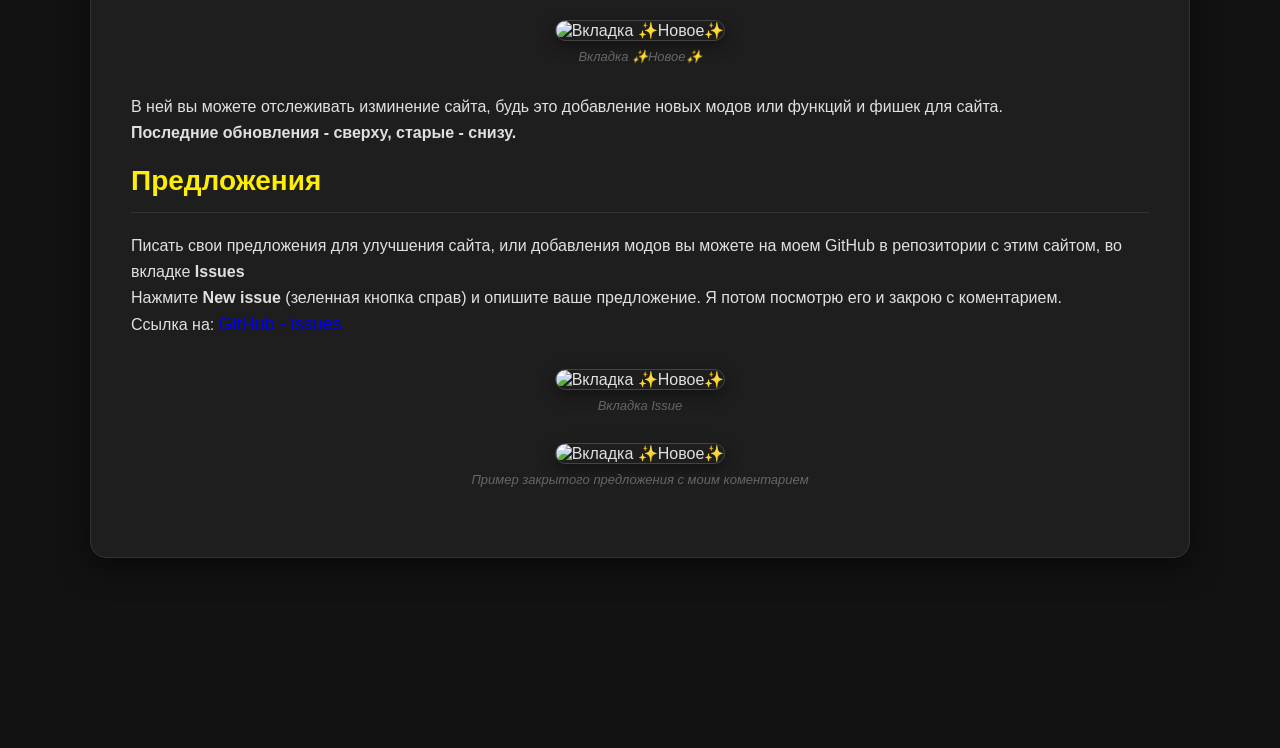
==== commit 856dff62: "Pre-release v2 Все изменения во вкладке НОВОЕ" ====
--- a/about.html
+++ b/about.html
@@ -15,7 +15,7 @@
         
         /* 🛠️ ВОТ ЭТИ СТРОКИ ИСПРАВЯТ ВИЗУАЛ: */
         border-radius: 12px !important; /* Убираем круг, делаем мягкие квадратные углы */
-        border-color: #007bff !important; /* Меняем неоновую рамку на синюю под стиль кнопок */
+        border-color: #ffee00 !important; /* Меняем неоновую рамку на синюю под стиль кнопок */
         box-shadow: 0 0 15px rgba(0, 123, 255, 0.4) !important; /* Добавляем красивое синее свечение */
       }
       /* Большая плашка на весь экран для контента */
@@ -40,7 +40,7 @@
 
       /* Стили для абзацев текста */
       .note-container p {
-        color: #b0b0b0;
+        color: #e0e0e0;
         font-size: 16px;
         line-height: 1.6;
         margin-bottom: 20px;
@@ -184,6 +184,7 @@
 
     <!-- Наш стандартный wrapper для выравнивания по центру экрана -->
     <div class="wrapper" style="max-width: 1100px; padding-top: 20px;">
+
       <!-- БОЛЬШАЯ ПЛАШКА НА ВЕСЬ ЭКРАН -->
       <main class="note-container">
         <!-- красивая шапка -->
@@ -194,14 +195,176 @@
                   <div class="header-title-block">
                   <span class="header-nickname">IKOCTR 27</span>
                   <!-- Заголово статьи -->
-                  <h1 class="header-site-title">Основная информация о сайте</h1>
+                  <h1 class="header-site-title">О сайте - справка и гайд</h1>
                   </div>
               </div>
           </header>
-        <div class="important-note">
-          <p>Страница в разработке. Скоро... :)</p>
-        </div>
+          <h2 style="color: #00ff88;">Зачем нужен данный сайт?</h2>
+          <p><b>Этот сайт я сделал для 2-ух вещей:</b></p>
+          <p>1) Сохранить удобный список моих любимых модов, чтобы потом их не потерять <br>
+          2) Делиться этим списком с остальными <br>
+          3) Удобная сортировка сотни модов, при их сборке на разные версии и загрузчики</p>
+          <h2 style="color: #a1e3ff;">Как им пользоваться?</h2>
+          <h2>1) Поиск</h2>
+          <p>
+            Все просто! Вы вводите текст в поле ПОИСК и вам высвечиваються только те моды, у которых
+            в названии или описании есть текст введенный в поле ПОИСК
+          </p>
+          <h2>2) Фильтры</h2>
+          <p>
+            • При навидении на синий значок [ ! ] - выведиться краткая информация о доступных фильтрах.
+          </p>
+          <p>
+            • При выборе одного из предложенных <b>загрузчиков</b> или <b>версии майнкрафта</b>, моды которые подерживают выбранные
+            фильтры поднимуться вверх, а те что НЕ соотвествуют - станут блеклыми и отправятьсяя вниз списка
+          </p>
+          <p>
+            • При выборе фильтров: <b>Категория мода и Сторона мода</b>, моды НЕ соотвествующие
+            этим фильтрам - пропадут
+          </p>
+          <p>
+            • При включении флажка <b>Скрыть библеотеки</b>, моды библеотеки - пропадут
+          </p>
+          <div class="note-image-box">
+            <img src="icons/a_filters.png" alt="Фильтры">
+            <span class="image-caption">Фильтры: Forge и Визуал</span>
+          </div>
+          <h2>3) Счетчик</h2>
+          <p>
+            Все просто! <b>Левое число</b> - показывает сколько модов соотвествует выставленным фильтрам/поиску <br>
+            <b>Левое число</b> - сколько всего модов на сайте
+          </p>
+          <div class="note-image-box">
+            <img src="icons/a_counter.png" alt="Счетчик">
+            <span class="image-caption">Счетчик модов</span>
+          </div>
+          <h2>4.1) Плашка мода (Обычная)</h2>
+          <p>
+            Плашка мода представляет из себя:
+          </p>
+          <div style="display: flex; width: 100%; justify-content: center;">
+            <div class="note-image-box">
+              <img src="icons/a_mod_simple.png" alt="Обычная плашка мода">
+              <span class="image-caption">Обычная плашка мода</span>
+            </div>
+            <div class="note-image-box">
+              <img src="icons/a_mod_disc.png" alt="Описание мода">
+              <span class="image-caption">Описание мода</span>
+            </div>
+          </div>
+          <p>
+            • <b>Иконка мода</b> (загружаеться динамически с Modrinth)<br>
+            • <b>Иконка мода</b><br>
+            • <b>Теги для фильтров</b> (загрузчики и версии - загружаються динамически с Modrinth)<br>
+            • <b>Кнопка Modrinth</b> - перекидывает на страницу мода на этом ресурсе, где вы его и можете скачать во вкладке <b>Version</b> <br>
+            • <b>Краткое описание</b> - выезжает снизу мода при нажатии на него<br>
+            Моды сортируються по умолчанию в <b>алфавитном</b> порядке<br>
+          </p>
+          
+          <h2>4.2) Плашка мода (Аддон)</h2>
+          <div style="display: flex; width: 100%; justify-content: center;">
+            <div class="note-image-box">
+              <img src="icons/a_mod_addon.png" alt="лашка мод аддона следует за своим родителем">
+              <span class="image-caption">Плашка мод аддона следует за своим родителем</span>
+            </div>
+            <div class="note-image-box">
+              <img src="icons/a_mod_addon_disc.png" alt="Описание мода аддона">
+              <span class="image-caption">Описание мода аддона</span>
+            </div>
+          </div>
+          <p>
+            <b>Мод аддон</b> отличаеться лиш двумя вещами: <br>
+            • Они игнорируют правило сортировки по алфавиту и встают за своим родителем <br>
+            • При раскрытии описания, слева от иконки Аддона, выплывает тускалая иконка мода родителя
+          </p>
+
+          <h2>4.3) Плашка мода (С подробным описанием)</h2>
+          <div class="note-image-box">
+            <img src="icons/a_mod_Hdisc1.png" alt="Плашка мода имеющего подробное описание">
+            <span class="image-caption">Плашки модов имеющих подробное описание (краткое описание не куда не делось)</span>
+          </div>
+          <div class="note-image-box">
+            <img src="icons/a_mod_Hdisc2.png" alt="Пример подробного описания мода">
+            <span class="image-caption">Пример подробного описания мода</span>
+          </div>
+          <p>
+            При нажатии на плашку мода, также высвечиваеться краткое описание <br>
+            НО! Для некоторых модов доступно подробное описание, которое можно
+            вызвать нажав на [ ? ] <br>
+            (оно отображаеться поверх главной страницы сайта) <br>
+            Оно может содержать: <br>
+            • <b>Обычный текст</b><br>
+            • <b>Особый текст в зеленной рамке</b><br>
+            • <b>Картинки</b><br>
+            • <b>Ролики с ютюба</b><br>
+            • <b>Кнопки-ссылки на интернет ресурсы</b><br>
+            • <b>Кнопку "СКАЧАТЬ"</b> (обычно мои конфиги (настройки) мода)<br>
+          </p>
+
+          <h2 style="color: #00ff88;">5) Скачивание модов с Modrinth</h2>
+          <p>
+            Вы уже могли заметить что у всех модов есть плашка <b>Modrinth</b><br>
+            Этот пункт для тех, кто не понимает как скачать мод...
+          </p>
+          <div class="note-image-box">
+            <img src="icons/a_modrinth.png" alt="Страница мода (описание) после нажатия на Modrinth в плашке мода">
+            <span class="image-caption">Страница мода (описание) после нажатия на Modrinth в плашке мода</span>
+          </div>
+          <p>
+            • Ниже будет представленно описание мода от его разработчика<br>
+            • Если интересно или вы не поняли прикол мода из моих уст - советую прочитать<br>
+            - - - Собственно для скачивания мода надо нажать на <b>Versions</b> - - -
+          </p>
+          <div class="note-image-box">
+            <img src="icons/a_modrinth_ver.png" alt="Страница мода (описание) после нажатия на Modrinth в плашке мода">
+            <span class="image-caption">Страница мода (Versions) с выбором версии майнкрафта и загрузчика</span>
+          </div>
+          <p>
+            Тут вы увидите куча версий мода для скачивания. <br>
+            Вам же надо под плашкой (Description/Gallery(если есть)/Changelog/Versions) выбрать: <br>
+            • <b>Game version</b> (версию игры)<br>
+            • <b>Platform</b> (Загрузчик: Fabric, Forge и др. )<br>
+            Если нету выбора версии ИЛИ загрузчика (как на фото с Voxy), то значит мод
+            не подерживает другие версии/загрузчики. <br>
+          </p>
+          <div class="important-note">
+            <p>
+              Как и было сказанно ранее, чтобы узнать заранее, до захода на Modrinth, 
+              доступен ли мод на определенной версии или загрузчике - смотрите теги на плашке мода. 
+              Не забывайте что вы можете отсортировать моды по интересующим вам версиям и загрузчикам!
+            </p>
+          </div>
+          <h2 style="color: rgb(250, 76, 76);">Гайд по установке майнкрафта и модов</h2>
+          <p>Смотрите на главной, в блоке с информационными кнопками (О сайте, новое и т.д.)</p>
+          <h2 style="color: #ffee00;">Новое</h2>
+          <div class="note-image-box">
+            <img src="icons/a_nav_news.png" alt="Вкладка ✨Новое✨">
+            <span class="image-caption">Вкладка ✨Новое✨</span>
+          </div>
+          <p>
+            В ней вы можете отслеживать изминение сайта, будь это
+            добавление новых модов или функций и фишек для сайта. <br>
+            <b>Последние обновления - сверху, старые - снизу.</b>
+          </p>
+          <h2 style="color: #ffee00;">Предложения</h2>
+          <p>
+            Писать свои предложения для улучшения сайта, или добавления модов
+            вы можете на моем GitHub в репозитории с этим сайтом, во вкладке <b>Issues</b><br>
+            Нажмите <b>New issue</b> (зеленная кнопка справ) и опишите ваше предложение. 
+            Я потом посмотрю его и закрою с коментарием. <br> Ссылка на: <a style="font-size: large;" href="https://github.com/IKOCTR/My-favorite-Minecraft-Mods/issues">GitHub - issues</a>
+
+          </p>
+          <div class="note-image-box">
+            <img src="icons/a_github_is.png" alt="Вкладка ✨Новое✨">
+            <span class="image-caption">Вкладка Issue</span>
+          </div>
+          
+          <div class="note-image-box">
+            <img src="icons/a_github_is_cl.png" alt="Вкладка ✨Новое✨">
+            <span class="image-caption">Пример закрытого предложения с моим коментарием</span>
+          </div>
       </main>
+
     </div>
 
   </body>
--- a/style.css
+++ b/style.css
@@ -3,30 +3,36 @@
    ========================================================================== */
 *, *::before, *::after {
   box-sizing: border-box;
+}
+
+html {
+  margin: 0;
+  padding: 0;
+  width: 100%;
+  height: 100%;
+  background-color: #121212;
+  /* Разрешаем вертикальный скролл только на самом верхнем уровне */
+  overflow-y: scroll; 
+  overflow-x: hidden; 
 }
 
 body {
   font-family: sans-serif;
   background-color: #121212;
   color: #e0e0e0;
-  padding: 20px;
   margin: 0;
+  padding: 0;
+  width: 100%;
+  min-height: 100vh;
+  position: relative;
+  /* 🔥 ЖЕСТКИЙ ФИКС: visible запрещает тегу body создавать свои собственные (вторые) скроллбары */
+  overflow: visible !important; 
 }
 
 .wrapper {
-  max-width: 90vw; /* Ограничиваем общую ширину для красивого отображения столбика */
+  max-width: 90vw;
   margin: 0 auto;
-}
-.wrapper > p {
-    color: #ffffff;
-    opacity: 70%;
-    text-align: center;
-    margin-top: 0%;
-}
-
-h1 {
-  text-align: center;
-  margin-bottom: 0%;
+  padding-bottom: 150px; 
 }
 
 /* ==========================================================================
@@ -224,22 +230,25 @@
    ========================================================================== */
 .info-text {
   position: absolute;
-  top: calc(100% - 10px); /* Появляется чуть-чуть в захлест под карточкой*/
-  left: -1px;             /* Выравниваем ровно по границам карточки */
-  right: -1px;
-  z-index: -1;            /* Выталкивает текст поверх нижних рядов модов */
+  top: calc(100% - 10px); 
   
-  background-color: #252525; /* Темный фон, чтобы текст не сливался с нижними карточками */
-  border-top: none;          /* Убираем верхнюю границу, чтобы визуально объединить с li */
-  border-radius: 0 0 12px 12px; /* Скругляем только нижние уголки всплывашки */
-  padding: 0 15px;           /* Боковые отступы для текста */
+  /* 🔥 ИЗМЕНЕНО: Компенсируем рамку li, сдвигая блок влево на 1px и делая его шире на 2px */
+  left: -1px;             
+  width: calc(100% + 2px);
+  z-index: -1;            
   
-  /* Стандартная плавная анимация раскрытия через Grid-rows */
+  background-color: #252525; 
+  border-top: none;          
+  border-radius: 0 0 12px 12px; 
+  padding: 0 15px;           
+  
+  /* 🔥 ДОБАВЛЕНО: Включаем правильный расчет ширины сразу, а не только при открытии */
+  box-sizing: border-box; 
+  
   display: grid;
   grid-template-rows: 0fr;
-  padding: 0 15px;
   transition: grid-template-rows 0.1s ease, padding 0.3s ease, box-shadow 0.3s ease, border-color 0.3s ease;
-  box-shadow: 0 10px 20px rgba(0, 0, 0, 0); /* Тень, чтобы блок «летал» над нижними модами */
+  box-shadow: 0 10px 20px rgba(0, 0, 0, 0); 
 }
 
 .info-text p { 
@@ -252,8 +261,7 @@
   text-align: left;
   transition: opacity 0.1s ease-in-out; 
   padding-top: 15px; 
-    /* 🛠️ ВКЛЮЧАЕМ АВТОПЕРЕНОС СЛОВ ПО СЛОГАМ: */
-  hyphens: auto;              /* Браузер сам ставит дефисы по правилам языка */
+  hyphens: auto;              
 }
 
 /* ==========================================================================
@@ -264,16 +272,16 @@
   border-color: #007bff;
   border-bottom-color: transparent !important;
   border-radius: 12px 12px 0 0; 
-  z-index: 15; /* Делаем саму открытую карточку выше всех остальных соседей */
+  z-index: 15; 
 }
 
 .my-grid-list li.is-open .info-text { 
   grid-template-rows: 1fr; 
-  padding-bottom: 15px; /* Возвращаем нижний отступ, когда текст открыт */
+  padding-bottom: 15px; 
   border: 1px solid #007bff; 
-  border-top: none; /* Чтобы рамка не перерезала карточку изнутри */
-  /* Включаем тень, когда блок полностью выехал */
+  border-top: none; 
   box-shadow: 0 10px 20px rgba(0, 0, 0, 0.5); 
+  /* Свойство box-sizing перенесено выше в основной класс .info-text */
 }
 
 .my-grid-list li.is-open .info-text p { 
@@ -1132,3 +1140,181 @@
 .categories-help-box strong + p {
   margin-top: 10px !important;
 }
+
+/* ==========================================================================
+   13. ПОЛНОЭКРАННОЕ МОДАЛЬНОЕ ОКНО ЗАМЕТОК
+   ========================================================================== */
+.modal-overlay {
+  position: fixed;
+  top: 0;
+  left: 0;
+  width: 100%;
+  height: 100%;
+  background-color: rgba(0, 0, 0, 0.7);
+  z-index: 9999;
+  display: flex;
+  align-items: center;
+  justify-content: center;
+  opacity: 0;
+  visibility: hidden;
+  transition: opacity 0.3s ease, visibility 0.3s ease;
+  backdrop-filter: blur(5px); /* Трендовое размытие заднего плана */
+}
+
+.modal-overlay.is-active {
+  opacity: 1;
+  visibility: visible;
+}
+
+.modal-content {
+  background-color: #1e1e1e;
+  border: 1px solid #00ff88;
+  box-shadow: 0 0 25px rgba(0, 255, 136, 0.2);
+  width: 95%;
+  max-width: 850px;
+  padding: 45px 25px 25px 25px; 
+  border-radius: 16px;
+  position: relative;
+  max-height: 85vh;
+  display: flex;
+  flex-direction: column;
+  box-sizing: border-box;
+}
+
+.modal-overlay.is-active .modal-content {
+  transform: scale(1);
+}
+
+.modal-close-btn {
+  position: absolute;
+  /* Сдвигаем крестик ближе к верхнему правому углу самой плашки */
+  top: 15px;
+  right: 15px;
+  background: none;
+  border: none;
+  color: #666;
+  font-size: 24px;
+  cursor: pointer;
+  transition: color 0.2s, transform 0.2s;
+  z-index: 10000; /* Гарантируем, что крестик всегда будет поверх любых элементов */
+  line-height: 1;
+}
+
+.modal-close-btn:hover {
+  color: #ff4757;
+  transform: scale(1.1); /* Небольшой интерактивный эффект при наведении */
+}
+
+/* Сжатие текста, если информации слишком много */
+.modal-short-text {
+  color: #b0b0b0;
+  font-size: 14px;
+  line-height: 1.6;
+  max-height: 150px; /* Ограничиваем высоту для очень длинных текстов */
+  overflow-y: auto;  /* Включаем внутренний аккуратный скролл */
+  padding-right: 10px;
+  margin-bottom: 25px;
+}
+
+/* Кастомизация скроллбара внутри модалки */
+.modal-short-text::-webkit-scrollbar {
+  width: 4px;
+}
+.modal-short-text::-webkit-scrollbar-thumb {
+  background: #00ff88;
+  border-radius: 4px;
+}
+
+.modal-footer-link {
+  display: flex;
+  justify-content: flex-end;
+}
+
+.modal-footer-link .nav-btn {
+  display: inline-block;
+  text-align: center;
+}
+
+/* Фикс для кнопки-вопроса, так как теперь это button, а не ссылка */
+button.note-btn {
+  outline: none;
+  font-family: inherit;
+}
+
+/* Разрешаем контенту модального окна увеличиваться по высоте и прокручиваться */
+.modal-content {
+  max-height: 85vh; /* Окно не станет больше 85% от высоты экрана */
+  display: flex;
+  flex-direction: column;
+}
+
+#modal-body-content {
+  overflow-y: auto; /* Включает вертикальный скроллбар, если контента много */
+  padding-right: 8px;
+}
+
+/* Кастомизация скроллбара внутри модалки */
+#modal-body-content::-webkit-scrollbar {
+  width: 4px;
+}
+#modal-body-content::-webkit-scrollbar-thumb {
+  background: #00ff88;
+  border-radius: 4px;
+}
+#gen-full-notes {
+  width: 100%;
+  min-height: 200px;
+  max-height: 500px;
+  resize: vertical;
+  font-family: monospace; /* Шрифт кода */
+  font-size: 13px;
+  line-height: 1.5;
+  padding: 12px;
+  background-color: #1a1a1a;
+  color: #fff;
+  border: 1px solid #333;
+  border-radius: 6px;
+  box-sizing: border-box;
+}
+/* Ховер-эффект для кнопки вызова шаблона */
+#toggle-template-btn:hover {
+  background: rgba(0, 255, 136, 0.05) !important;
+}
+
+/* Жесткое центрирование картинок внутри модального окна */
+#modal-body-content img {
+  max-width: 400px !important; /* Ограничиваем ширину */
+  width: 100% !important;
+  height: auto !important;
+  display: block !important;
+  margin: 20px auto !important; /* Магия центрирования: auto по бокам сдвигает в центр */
+  border-radius: 12px;
+}
+
+/* ==========================================================================
+   14. КАСТОМИЗАЦИЯ ОСНОВНОГО СКРОЛЛБАРА САЙТА
+   ========================================================================== */
+/* Настройка ширины дорожки скролла */
+::-webkit-scrollbar {
+  width: 10px;
+}
+
+/* Фон, по которому двигается ползунок */
+::-webkit-scrollbar-track {
+  background-color: #121212; 
+}
+
+/* Сам ползунок прокрутки */
+::-webkit-scrollbar-thumb {
+  background-color: #1e1e1e;
+  border: 2px solid #121212; /* Создает визуальный отступ вокруг ползунка */
+  border-radius: 10px;
+  box-shadow: inset 0 0 6px rgba(0, 255, 136, 0.2); /* Легкое неоновое свечение внутри */
+  transition: background-color 0.2s;
+}
+
+/* Ползунок при наведении мыши */
+::-webkit-scrollbar-thumb:hover {
+  background-color: #00ff88; /* При наведении загорается ярко-зеленым */
+  box-shadow: 0 0 10px rgba(0, 255, 136, 0.6);
+}
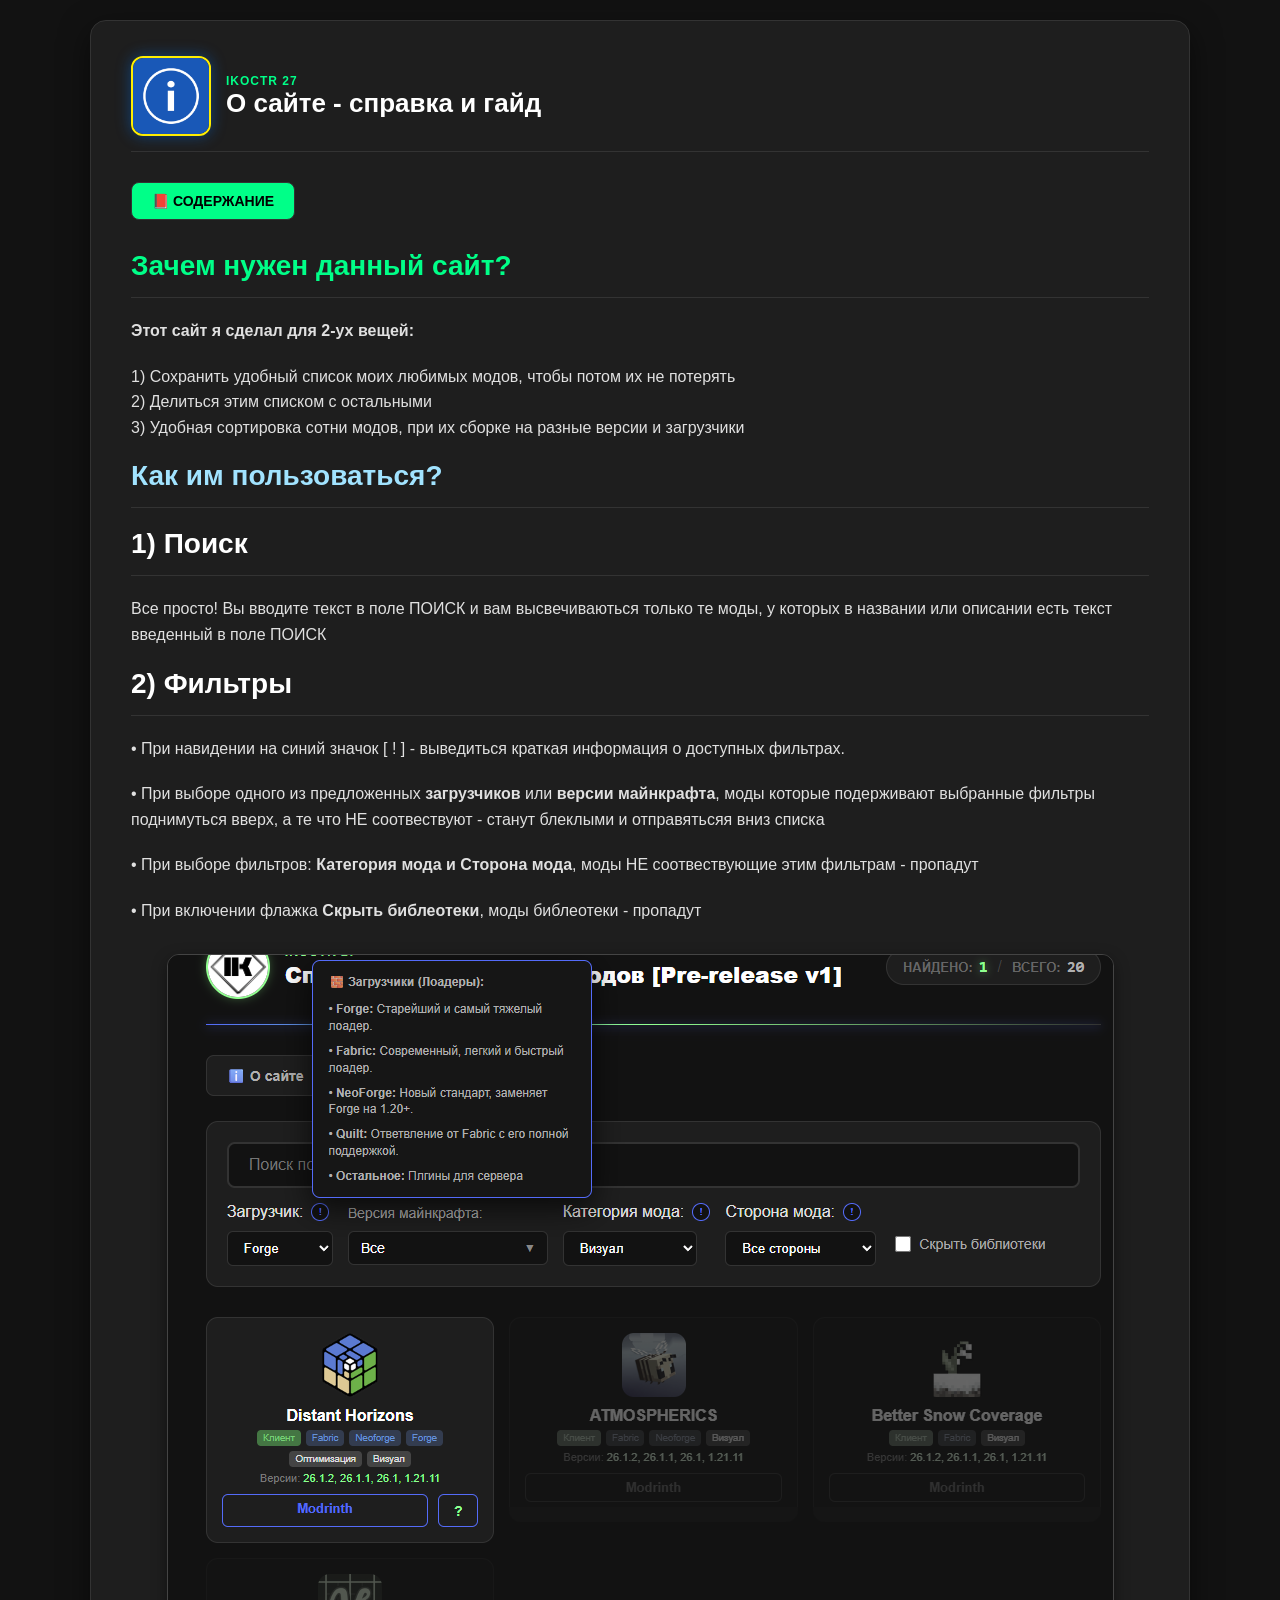
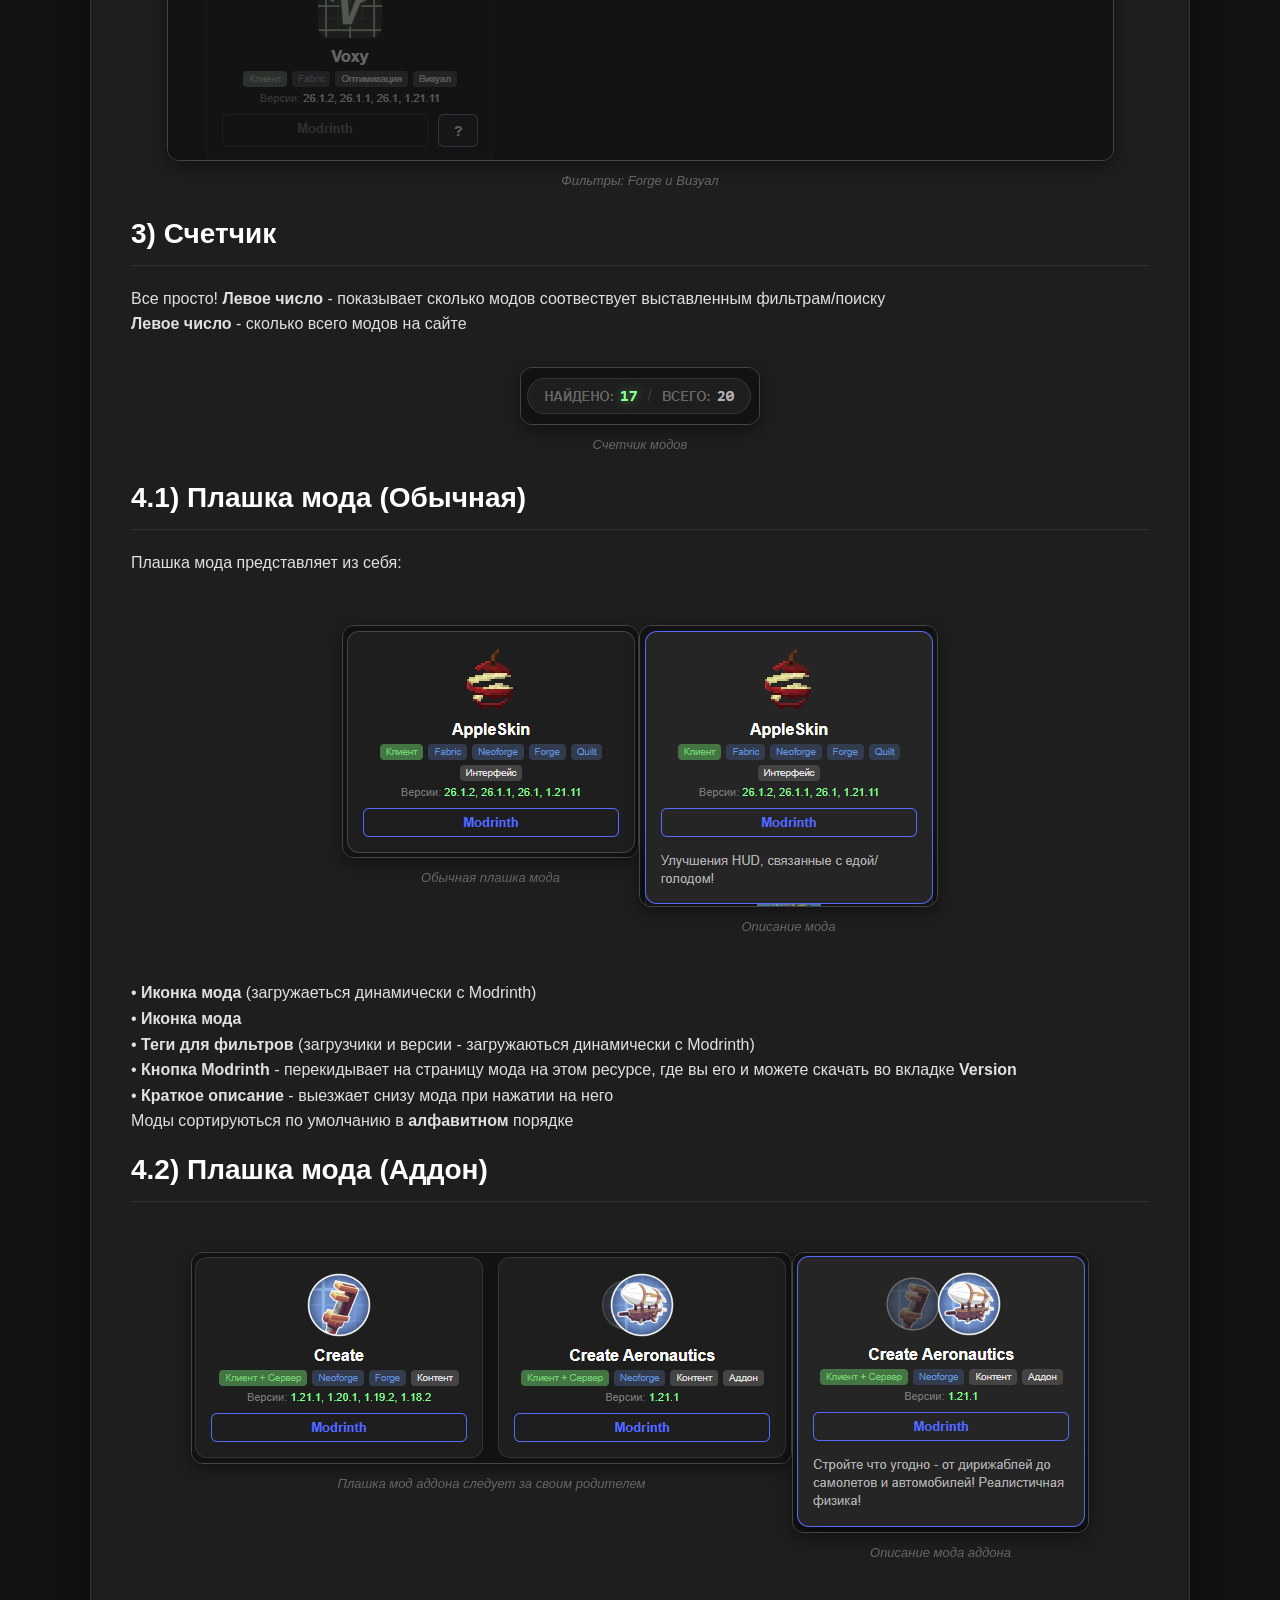
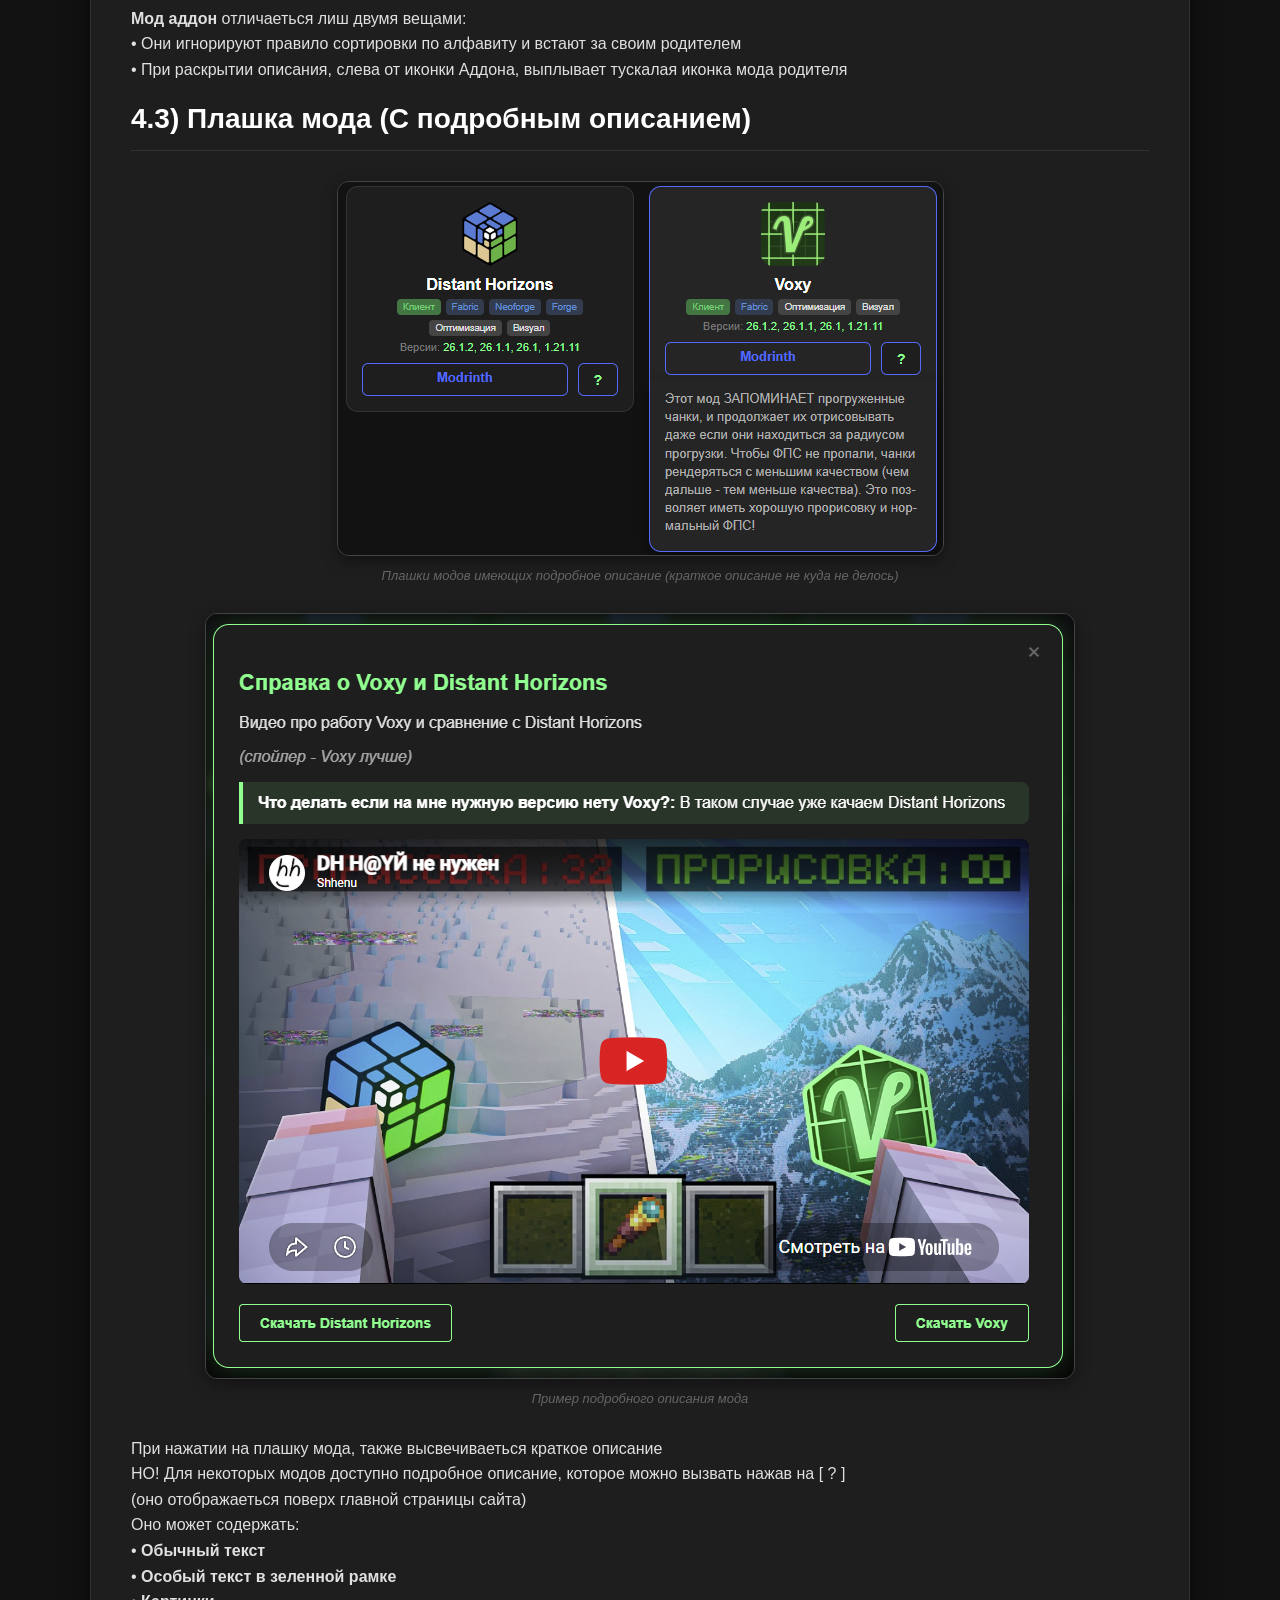
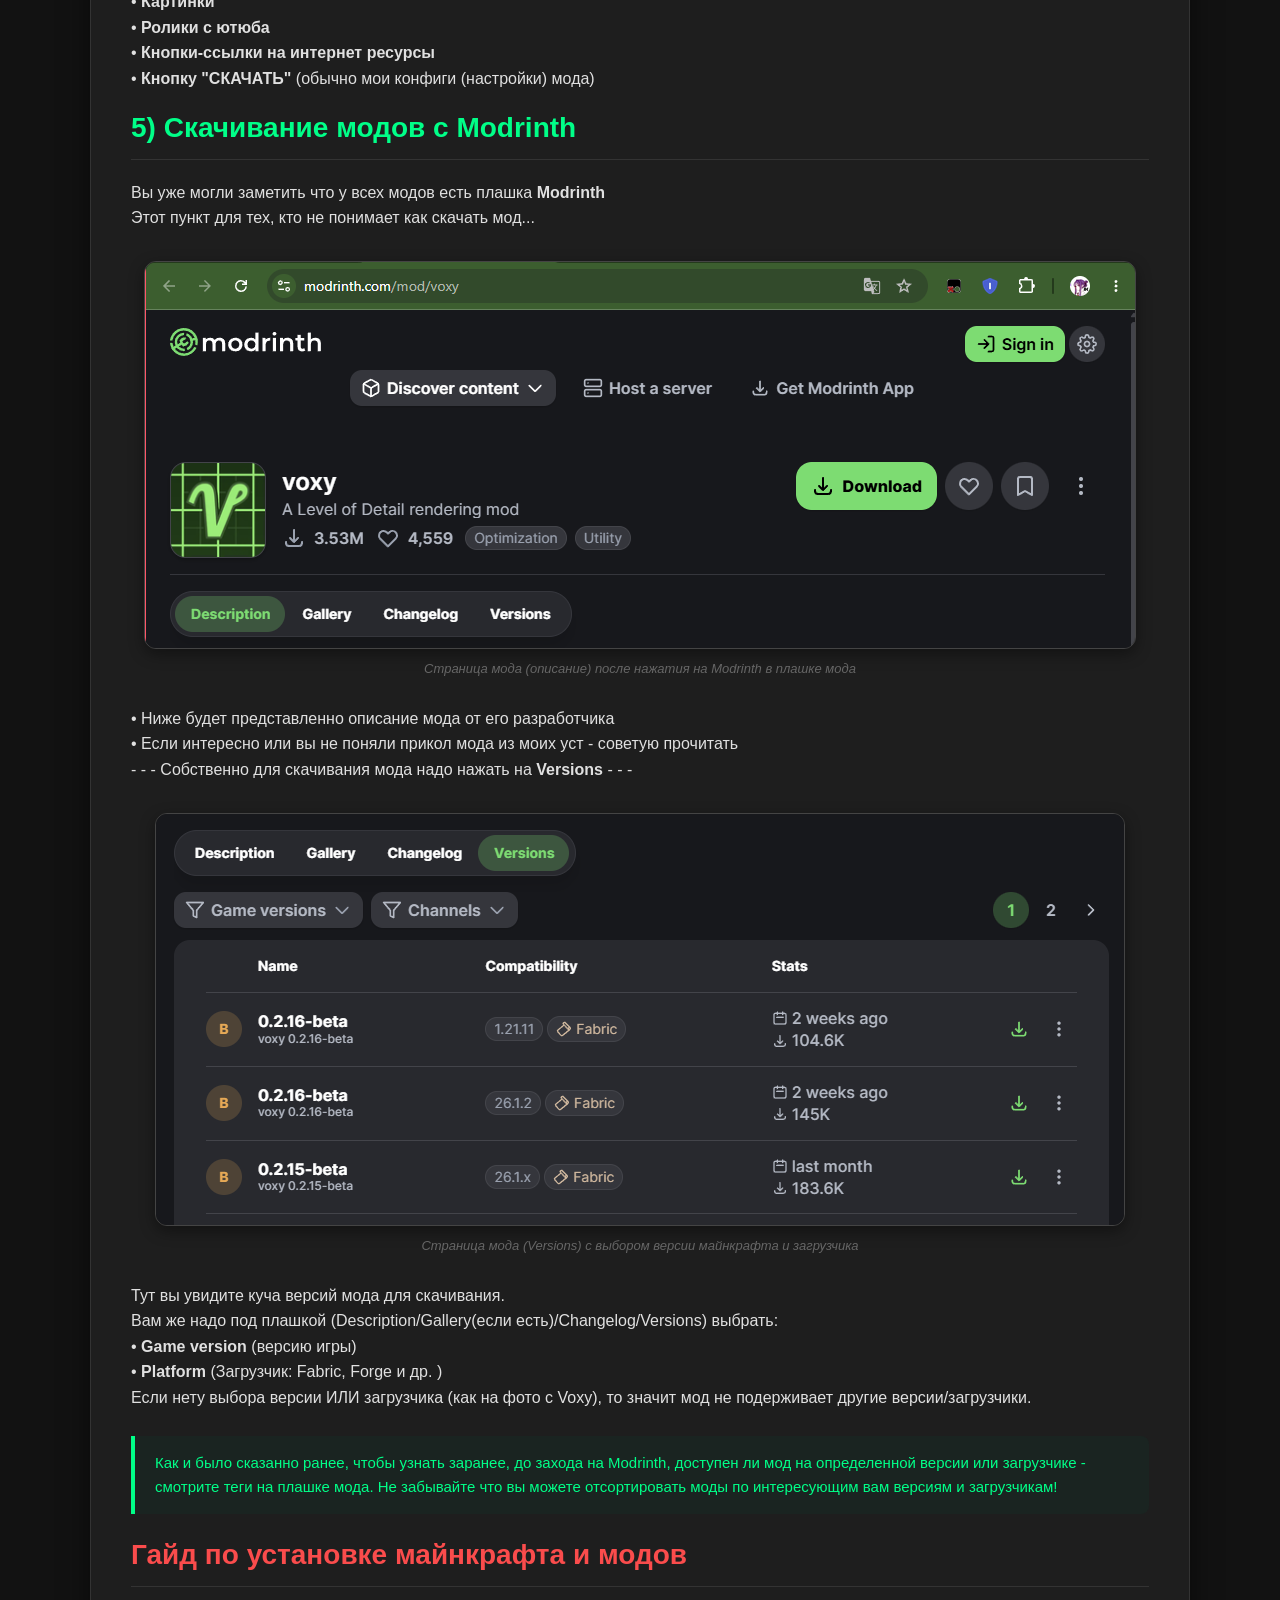
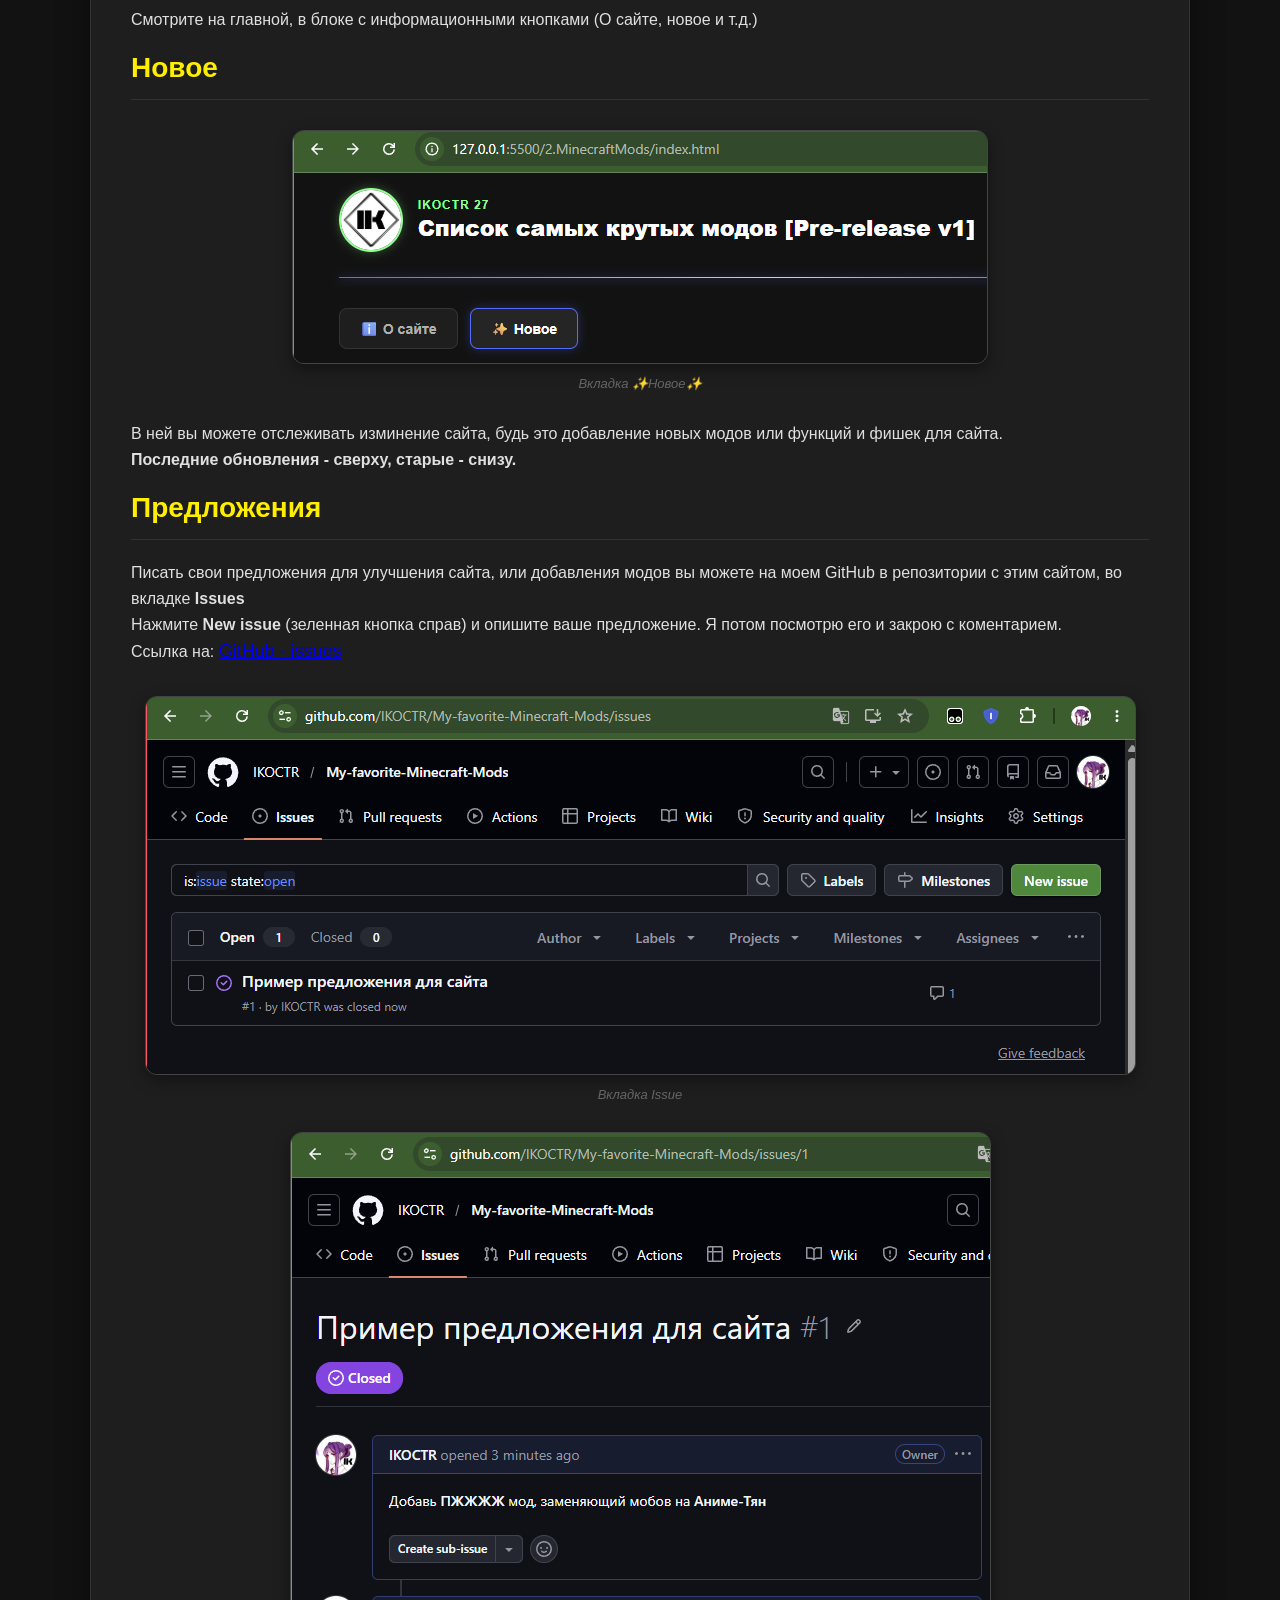
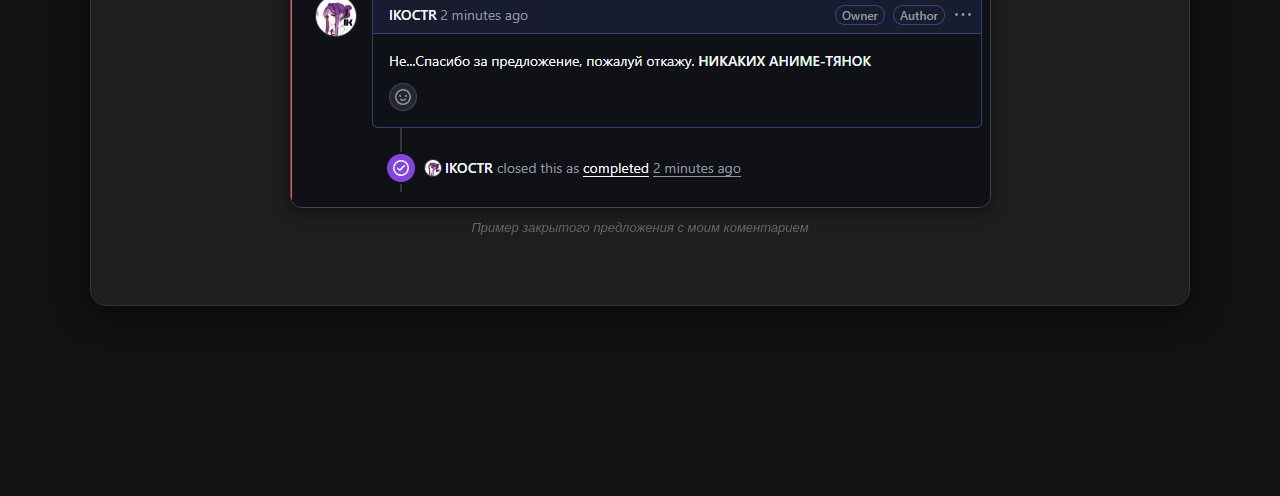
==== commit c4980241: "Pre-release v3 Все изменения во вкладке НОВОЕ" ====
--- a/about.html
+++ b/about.html
@@ -193,24 +193,47 @@
               <div class="header-left">
                   <img src="icons/about.png" alt="IK" class="header-logo">
                   <div class="header-title-block">
-                  <span class="header-nickname">IKOCTR 27</span>
-                  <!-- Заголово статьи -->
-                  <h1 class="header-site-title">О сайте - справка и гайд</h1>
+                    <span class="header-nickname">IKOCTR 27</span>
+                    <!-- Заголово статьи -->
+                    <h1 class="header-site-title">О сайте - справка и гайд</h1>
                   </div>
               </div>
           </header>
-          <h2 style="color: #00ff88;">Зачем нужен данный сайт?</h2>
+
+          <!-- НОВЫЙ БЛОК: Выпадающее содержание -->
+          <div class="about-toc-container">
+              <button type="button" id="toc-toggle-btn" class="nav-btn-content">📕 СОДЕРЖАНИЕ</button>
+              <div id="toc-menu" class="toc-dropdown-menu">
+                  <button class="toc-item" data-target="#reason">Зачем нужен данный сайт?</button>
+                  <button class="toc-item" data-target="#how-to-use">Как им пользоваться?</button>
+                  <button class="toc-item" data-target="#search-block">1) Поиск</button>
+                  <button class="toc-item" data-target="#filters-block">2) Фильтры</button>
+                  <button class="toc-item" data-target="#counter-block">3) Счетчик</button>
+                  <button class="toc-item" data-target="#mod-simple">4.1) Плашка мода (Обычная)</button>
+                  <button class="toc-item" data-target="#mod-addon">4.2) Плашка мода (Аддон)</button>
+                  <button class="toc-item" data-target="#mod-details">4.3) Плашка мода (С описанием)</button>
+                  <button class="toc-item" data-target="#download-mod">5) Скачивание модов</button>
+                  <button class="toc-item" data-target="#install-guide">Гайд по установке</button>
+                  <button class="toc-item" data-target="#news-block">Новое</button>
+                  <button class="toc-item" data-target="#suggestions-block">Предложения</button>
+              </div>
+          </div>
+
+          <h2 id="reason" style="color: #00ff88;">Зачем нужен данный сайт?</h2>
           <p><b>Этот сайт я сделал для 2-ух вещей:</b></p>
           <p>1) Сохранить удобный список моих любимых модов, чтобы потом их не потерять <br>
           2) Делиться этим списком с остальными <br>
           3) Удобная сортировка сотни модов, при их сборке на разные версии и загрузчики</p>
-          <h2 style="color: #a1e3ff;">Как им пользоваться?</h2>
-          <h2>1) Поиск</h2>
+          
+          <h2 id="how-to-use" style="color: #a1e3ff;">Как им пользоваться?</h2>
+          
+          <h2 id="search-block"> 1) Поиск</h2>
           <p>
             Все просто! Вы вводите текст в поле ПОИСК и вам высвечиваються только те моды, у которых
             в названии или описании есть текст введенный в поле ПОИСК
           </p>
-          <h2>2) Фильтры</h2>
+          
+          <h2 id="filters-block">2) Фильтры</h2>
           <p>
             • При навидении на синий значок [ ! ] - выведиться краткая информация о доступных фильтрах.
           </p>
@@ -229,7 +252,8 @@
             <img src="icons/a_filters.png" alt="Фильтры">
             <span class="image-caption">Фильтры: Forge и Визуал</span>
           </div>
-          <h2>3) Счетчик</h2>
+          
+          <h2 id="counter-block">3) Счетчик</h2>
           <p>
             Все просто! <b>Левое число</b> - показывает сколько модов соотвествует выставленным фильтрам/поиску <br>
             <b>Левое число</b> - сколько всего модов на сайте
@@ -238,7 +262,8 @@
             <img src="icons/a_counter.png" alt="Счетчик">
             <span class="image-caption">Счетчик модов</span>
           </div>
-          <h2>4.1) Плашка мода (Обычная)</h2>
+          
+          <h2 id="mod-simple">4.1) Плашка мода (Обычная)</h2>
           <p>
             Плашка мода представляет из себя:
           </p>
@@ -261,7 +286,7 @@
             Моды сортируються по умолчанию в <b>алфавитном</b> порядке<br>
           </p>
           
-          <h2>4.2) Плашка мода (Аддон)</h2>
+          <h2 id="mod-addon">4.2) Плашка мода (Аддон)</h2>
           <div style="display: flex; width: 100%; justify-content: center;">
             <div class="note-image-box">
               <img src="icons/a_mod_addon.png" alt="лашка мод аддона следует за своим родителем">
@@ -278,7 +303,7 @@
             • При раскрытии описания, слева от иконки Аддона, выплывает тускалая иконка мода родителя
           </p>
 
-          <h2>4.3) Плашка мода (С подробным описанием)</h2>
+          <h2 id="mod-details">4.3) Плашка мода (С подробным описанием)</h2>
           <div class="note-image-box">
             <img src="icons/a_mod_Hdisc1.png" alt="Плашка мода имеющего подробное описание">
             <span class="image-caption">Плашки модов имеющих подробное описание (краткое описание не куда не делось)</span>
@@ -301,7 +326,7 @@
             • <b>Кнопку "СКАЧАТЬ"</b> (обычно мои конфиги (настройки) мода)<br>
           </p>
 
-          <h2 style="color: #00ff88;">5) Скачивание модов с Modrinth</h2>
+          <h2 id="download-mod" style="color: #00ff88;">5) Скачивание модов с Modrinth</h2>
           <p>
             Вы уже могли заметить что у всех модов есть плашка <b>Modrinth</b><br>
             Этот пункт для тех, кто не понимает как скачать мод...
@@ -334,9 +359,11 @@
               Не забывайте что вы можете отсортировать моды по интересующим вам версиям и загрузчикам!
             </p>
           </div>
-          <h2 style="color: rgb(250, 76, 76);">Гайд по установке майнкрафта и модов</h2>
+          
+          <h2 id="install-guide" style="color: rgb(250, 76, 76);">Гайд по установке майнкрафта и модов</h2>
           <p>Смотрите на главной, в блоке с информационными кнопками (О сайте, новое и т.д.)</p>
-          <h2 style="color: #ffee00;">Новое</h2>
+          
+          <h2 id="news-block" style="color: #ffee00;">Новое</h2>
           <div class="note-image-box">
             <img src="icons/a_nav_news.png" alt="Вкладка ✨Новое✨">
             <span class="image-caption">Вкладка ✨Новое✨</span>
@@ -346,7 +373,8 @@
             добавление новых модов или функций и фишек для сайта. <br>
             <b>Последние обновления - сверху, старые - снизу.</b>
           </p>
-          <h2 style="color: #ffee00;">Предложения</h2>
+          
+          <h2 id="suggestions-block" style="color: #ffee00;">Предложения</h2>
           <p>
             Писать свои предложения для улучшения сайта, или добавления модов
             вы можете на моем GitHub в репозитории с этим сайтом, во вкладке <b>Issues</b><br>
@@ -367,33 +395,96 @@
 
     </div>
 
+    <button type="button" id="scroll-to-top-btn" title="Наверх">⬆</button>
   </body>
   <script>
     window.addEventListener('DOMContentLoaded', async () => {
-      const header = document.querySelector('.note-header');
-      if (!header) return;
-
-      const slug = header.getAttribute('data-slug');
-      if (!slug) return;
-
-      try {
-        // Делаем один быстрый запрос к API за данными проекта
-        const response = await fetch(`https://api.modrinth.com/v2/project/${slug}`, {
-          method: 'GET',
-          headers: { 'User-Agent': 'MyFavMinecraftModsWebsite/1.0' }
+    // === Существующий код загрузки иконки с Modrinth ===
+    const header = document.querySelector('.note-header');
+    if (header) {
+        const slug = header.getAttribute('data-slug');
+        if (slug) {
+            try {
+                const response = await fetch(`https://api.modrinth.com/v2/project/${slug}`, {
+                    method: 'GET',
+                    headers: { 'User-Agent': 'MyFavMinecraftModsWebsite/1.0' }
+                });
+                if (response.ok) {
+                    const projectData = await response.json();
+                    if (projectData && projectData.icon_url) {
+                        const imgTag = header.querySelector('.header-logo');
+                        if (imgTag) imgTag.src = projectData.icon_url;
+                    }
+                }
+            } catch (err) {
+                console.error('Не удалось загрузить иконку для шапки:', err);
+            }
+        }
+    }
+
+    // === НОВЫЙ КОД: Логика содержания (TOC) ===
+    const tocToggleBtn = document.getElementById('toc-toggle-btn');
+    const tocMenu = document.getElementById('toc-menu');
+
+    if (tocToggleBtn && tocMenu) {
+        // Открытие / закрытие содержания по кнопке
+        tocToggleBtn.addEventListener('click', (e) => {
+            e.stopPropagation();
+            tocMenu.classList.toggle('show');
         });
-        
-        if (response.ok) {
-          const projectData = await response.json();
-          // Если у мода есть официальная иконка — подставляем её
-          if (projectData && projectData.icon_url) {
-            const imgTag = header.querySelector('.header-logo');
-            if (imgTag) imgTag.src = projectData.icon_url;
-          }
+
+        // Закрытие меню при клике в любое другое место экрана
+        document.addEventListener('click', () => {
+            tocMenu.classList.remove('show');
+        });
+
+        // Плавный скролл к блокам по клику на пункт меню
+        tocMenu.querySelectorAll('.toc-item').forEach(item => {
+            item.addEventListener('click', (e) => {
+                const targetSelector = item.getAttribute('data-target');
+                const targetElement = document.querySelector(targetSelector);
+                
+                if (targetElement) {
+                    // Вычисляем позицию элемента на странице
+                    const elementPosition = targetElement.getBoundingClientRect().top + window.scrollY;
+                    
+                    // Задаем отступ сверху в пикселях (40px для красивого зазора)
+                    const offsetPosition = elementPosition - 40;
+
+                    // Запускаем плавную прокрутку до вычисленной точки
+                    window.scrollTo({
+                        top: offsetPosition,
+                        behavior: 'smooth'
+                    });
+                }
+                tocMenu.classList.remove('show');
+            });
+        });
+    }
+
+    // === НОВЫЙ КОД: Кнопка "Наверх" ===
+    const scrollTopBtn = document.getElementById('scroll-to-top-btn');
+
+    if (scrollTopBtn) {
+        // Следим за прокруткой страницы
+        window.addEventListener('scroll', () => {
+            // Если прокрутили больше 300px — показываем кнопку
+            if (window.scrollY > 300) {
+                scrollTopBtn.style.display = 'flex';
+            } else {
+                scrollTopBtn.style.display = 'none';
+            }
+        });
+
+        // Плавный возврат на самый верх при клике
+        scrollTopBtn.addEventListener('click', () => {
+            window.scrollTo({
+                top: 0,
+                behavior: 'smooth'
+            });
+        });
         }
-      } catch (err) {
-        console.error('Не удалось загрузить иконку для шапки:', err);
-      }
     });
   </script>
+
 </html>
--- a/style.css
+++ b/style.css
@@ -19,7 +19,7 @@
 body {
   font-family: sans-serif;
   background-color: #121212;
-  color: #e0e0e0;
+  color: #ffffff;
   margin: 0;
   padding: 0;
   width: 100%;
@@ -46,7 +46,6 @@
   margin-bottom: 30px;
   display: flex;
   flex-direction: column;
-  gap: 15px;
 }
 
 .search-input {
@@ -68,16 +67,17 @@
 .filters-group {
   display: flex;
   flex-wrap: wrap;
-  gap: 15px;
+  gap: 1%;
   align-items: center;
+  justify-content: center;
 }
 
 .filters-group label {
   font-size: 14px;
-  color: #aaa;
+  color: #00ff88;
   display: flex;
   flex-direction: column;
-  gap: 5px;
+  gap: 10px;
 }
 
 .filters-group select {
@@ -88,6 +88,7 @@
   border-radius: 6px;
   outline: none;
   cursor: pointer;
+  width: 100%;
 }
 
 /* ==========================================================================
@@ -309,8 +310,7 @@
 }
 
 .dropdown-label {
-  font-size: 14px;
-  color: #aaa;
+  color: #ffffff;
 }
 
 .dropdown-btn {
@@ -458,7 +458,7 @@
   position: absolute;
   bottom: 135%; /* Появляется строго НАД кнопкой */
   right: 0;
-  width: 240px; /* Ширина всплывающего окошка с текстом */
+  width: 155px; /* Ширина всплывающего окошка с текстом */
   padding: 8px 12px;
   background-color: #000000;
   color: #fff;
@@ -915,7 +915,7 @@
   font-size: 12px;
   font-weight: normal;
   line-height: 1.5;
-  color: #b0b0b0;
+  color: #e0e0e0;
   text-align: left;
   box-shadow: 0 10px 30px rgba(0, 0, 0, 0.7);
   
@@ -960,6 +960,7 @@
   display: flex !important;
   flex-direction: row !important; /* Строго горизонтальный ряд для текста и иконки */
   align-items: center !important;  /* Центровка по высоте */
+  justify-content: center;
   gap: 8px !important;            /* Небольшой зазор между текстом и кружком [!] */
   width: 100%;
 }
@@ -1132,7 +1133,10 @@
   padding: 0 !important;
   font-size: 12px !important;
   line-height: 1.4 !important;
-  color: #b0b0b0 !important;
+  color: #b3ddff !important;
+}
+.categories-help-box b{
+  color: white;
 }
 
 /* Первый пункт прижимаем чуть ближе к заголовку, чтобы не было гигантской дыры */
@@ -1318,3 +1322,390 @@
   background-color: #00ff88; /* При наведении загорается ярко-зеленым */
   box-shadow: 0 0 10px rgba(0, 255, 136, 0.6);
 }
+
+/* ==========================================================================
+   🧩 ПОДСВЕТКА СВЯЗЕЙ АДДОНОВ И РОДИТЕЛЕЙ
+   ========================================================================== */
+
+/* Стиль для мода, на который прямо сейчас наведена мышь */
+.my-grid-list li:hover {
+  border-color: #007bff !important;
+  box-shadow: 0 0 15px rgba(0, 123, 255, 0.4);
+}
+
+/* Стиль для всех родственников (родителей или аддонов) в цепочке */
+.my-grid-list li.is-related {
+  border-color: #00ff88 !important; /* Неоново-зеленая рамка */
+  box-shadow: 0 0 12px rgba(0, 255, 136, 0.25);
+  transform: translateY(-2px); /* Легкое приподнятие карточки */
+  transition: border-color 0.2s ease, box-shadow 0.2s ease, transform 0.2s ease;
+}
+
+/* Если мод одновременно и блеклый (не подходит по фильтрам), но является родственником */
+.my-grid-list li.is-unsuited.is-related {
+  opacity: 0.85 !important; /* Делаем его более ярким и читаемым */
+  filter: grayscale(20%);
+}
+
+/* 1. Перекрашиваем рамку описания (и открытого, и закрытого) при подсветке родственников */
+.my-grid-list li.is-related .info-text {
+  border: 1px solid #00ff88 !important;
+  border-top: none !important; /* Верхнюю рамку не трогаем, чтобы не резать карточку изнутри */
+}
+
+/* 2. Для карточки, на которую НАВЕДЕНА мышь прямо сейчас, выпадашка должна быть синей */
+.my-grid-list li:hover .info-text {
+  border: 1px solid #007bff !important;
+  border-top: none !important;
+}
+
+/* Панель кнопок на карточке мода */
+.mod-interaction-panel {
+  position: absolute;
+  top: 10px;
+  left: 10px;
+  right: 10px;
+  display: flex;
+  justify-content: space-between; /* Разносит лайки влево, а звездочку вправо */
+  align-items: center;
+  pointer-events: none; /* Чтобы панель не мешала кликать по карточке */
+  z-index: 5;
+}
+
+/* Включаем кликабельность обратно для самих кнопок */
+.interaction-btn {
+  pointer-events: auto;
+  background: rgba(0, 0, 0, 0.6); /* Красивый темный полупрозрачный фон */
+  border: 1px solid rgba(255, 255, 255, 0.1);
+  backdrop-filter: blur(4px); /* Эффект размытия стекла */
+  border-radius: 6px;
+  padding: 4px 8px;
+  display: flex;
+  align-items: center;
+  gap: 5px;
+  color: #fff;
+  cursor: pointer;
+  transition: all 0.2s ease;
+}
+
+.interaction-btn:hover {
+  background: rgba(0, 0, 0, 0.8);
+  transform: scale(1.05);
+}
+
+/* Отдельно для кнопки лайка, чтобы убрать лишние отступы */
+.btn-like {
+  font-size: 14px;
+}
+
+/* Отдельно для звездочки */
+.btn-favorite {
+  font-size: 16px;
+  padding: 4px 6px; /* Чуть компактнее, так как там нет цифр счетчика */
+}
+
+/* Стили активных состояний (нажатых кнопок) */
+.interaction-btn.is-favorited {
+  color: #ffcc00;
+  border-color: #ffcc00;
+  text-shadow: 0 0 8px rgba(255, 204, 0, 0.6);
+}
+.interaction-btn.is-favorited .star-icon {
+  content: "★";
+}
+
+.interaction-btn.is-liked {
+  color: #ff3366;
+  border-color: #ff3366;
+  text-shadow: 0 0 8px rgba(255, 51, 102, 0.6);
+}
+
+/* Кнопки переключения режимов сортировки */
+.sort-switcher {
+  display: flex;
+  gap: 6px;
+  margin-bottom: 10px;
+  align-items: center;
+}
+.sort-btn {
+  background: #222;
+  border: 1px solid #444;
+  color: #ccc;
+  padding: 6px 12px;
+  border-radius: 4px;
+  cursor: pointer;
+  transition: all 0.2s;
+}
+.sort-btn.active {
+  background: #007bff;
+  border-color: #007bff;
+  color: #fff;
+  box-shadow: 0 0 10px rgba(0, 123, 255, 0.4);
+}
+
+/* Кнопка войти через Google */
+.google-auth-btn {
+  background: #fff;
+  color: #444;
+  border: 1px solid #ddd;
+  padding: 6px 12px;
+  border-radius: 4px;
+  font-weight: bold;
+  cursor: pointer;
+  transition: all 0.2s;
+}
+.google-auth-btn:hover {
+  background: #f5f5f5;
+}
+
+/* Превращаем плашку в красивую горизонтальную строку */
+.fav-filter-checkboxes {
+  display: flex;
+  flex-wrap: wrap;
+  align-items: center;
+  justify-content: center; /* Центрируем чекбоксы по горизонтали */
+  gap: 25px;               /* Отступы между чекбоксами */
+  margin-top: 15px;
+  padding-top: 15px;
+  border-top: 1px solid rgba(255, 255, 255, 0.05); /* Легкая разделяющая полоса */
+  width: 100%;
+}
+
+/* Стилизуем уже существующие текстовые метки чекбоксов */
+.custom-checkbox-label {
+  display: flex;
+  align-items: center;
+  gap: 8px;
+  font-family: sans-serif;
+  font-size: 14px;
+  color: #b0b0b0;
+  cursor: pointer;
+  user-select: none;
+  transition: color 0.2s ease;
+}
+
+.custom-checkbox-label:hover {
+  color: #fff;
+}
+
+.custom-checkbox-label input[type="checkbox"] {
+  cursor: pointer;
+  width: 15px;
+  height: 15px;
+  margin: 0;
+  accent-color: #00ff88; /* Фирменный зеленый цвет для галочки */
+}
+
+/* Красивое неоновое оформление профиля Константина Шмаля */
+#user-profile-status {
+  font-family: sans-serif;
+  font-size: 13px;
+  font-weight: bold;
+  color: #00ff88;
+  background: rgba(0, 255, 136, 0.08); /* Полупрозрачный зеленый фон */
+  padding: 6px 14px;
+  border-radius: 20px; /* Аккуратная овальная капсула */
+  border: 1px solid rgba(0, 255, 136, 0.2);
+  text-shadow: 0 0 6px rgba(0, 255, 136, 0.3);
+  box-shadow: 0 2px 8px rgba(0, 0, 0, 0.2);
+  margin-left: 10px; /* Отступ от флажков */
+}
+
+/* Контейнер для кнопок сортировки в столбик */
+.sort-column-buttons {
+  display: flex;
+  flex-direction: column;
+  gap: 6px;
+  width: 160px; /* Фиксированная ширина столбца, как у соседних селекторов */
+}
+
+/* Выравниваем кнопки сортировки */
+.sort-column-buttons .sort-btn {
+  width: 100%;
+  padding: 8px 12px;
+  background-color: #121212;
+  color: #fff;
+  border: 1px solid #333;
+  border-radius: 6px;
+  font-size: 13px;
+  cursor: pointer;
+  text-align: center;
+  transition: all 0.2s ease;
+}
+
+.sort-column-buttons .sort-btn:hover {
+  border-color: #007bff;
+  background-color: #1e1e1e;
+}
+
+.sort-column-buttons .sort-btn.active {
+  background-color: #007bff;
+  border-color: #007bff;
+  color: #fff;
+  box-shadow: 0 0 10px rgba(0, 123, 255, 0.4);
+}
+
+/* Старый класс sort-switcher можно удалить из CSS, если он больше нигде не нужен */
+/* Выравниваем новый блок сортировки, чтобы он вел себя как соседние фильтры */
+.filters-group .filter-item-block {
+  display: flex;
+  flex-direction: column;
+  gap: 4px;
+  margin-top: 12px;
+}
+
+/* Принудительно задаем кнопкам сортировки фиксированную ширину */
+.sort-column-buttons {
+  display: flex !important;
+  flex-direction: column !important;
+  gap: 6px !important;
+  width: 165px !important; /* Точная ширина выпадающих списков, чтобы всё было ровно */
+}
+
+/* Стили для кнопок внутри нового столбца */
+.sort-column-buttons .sort-btn {
+  width: 100% !important;
+  padding: 8px 12px !important;
+  background-color: #121212 !important;
+  color: #fff !important;
+  border: 1px solid #333 !important;
+  border-radius: 6px !important;
+  font-size: 13px !important;
+  cursor: pointer !important;
+  text-align: center !important;
+  transition: all 0.2s ease !important;
+}
+
+.sort-column-buttons .sort-btn:hover {
+  border-color: #007bff !important;
+  background-color: #1e1e1e !important;
+}
+
+/* Стиль активной (нажатой) кнопки */
+.sort-column-buttons .sort-btn.active {
+  background-color: #007bff !important;
+  border-color: #007bff !important;
+  color: #fff !important;
+  box-shadow: 0 0 10px rgba(0, 123, 255, 0.4) !important;
+}
+
+/* ==========================================================================
+СТИЛИ ДЛЯ СТРАНИЦЫ ABOUT (СОДЕРЖАНИЕ И КНОПКА НАВЕРХ)
+========================================================================== */
+
+/* Контейнер содержания */
+.about-toc-container {
+    position: relative;
+    display: inline-block;
+    margin-bottom: 30px;
+    z-index: 100;
+}
+
+/* Кнопка открытия содержания */
+#toc-toggle-btn {
+    cursor: pointer;
+    display: flex;
+    align-items: center;
+    gap: 8px;
+}
+
+/* Выпадающее меню */
+.toc-dropdown-menu {
+    display: none; /* Скрыто по умолчанию */
+    position: absolute;
+    top: 100%;
+    left: 0;
+    width: 280px;
+    background-color: #1e1e1e;
+    border: 1px solid #333;
+    border-radius: 8px;
+    margin-top: 8px;
+    padding: 8px;
+    box-shadow: 0 10px 25px rgba(0, 0, 0, 0.6);
+    max-height: 400px;
+    overflow-y: auto;
+}
+
+/* Показ меню при активном классе */
+.toc-dropdown-menu.show {
+    display: flex;
+    flex-direction: column;
+    gap: 4px;
+}
+
+/* Элементы списка содержания */
+.toc-item {
+    background: transparent;
+    border: none;
+    color: #b0b0b0;
+    padding: 8px 12px;
+    text-align: left;
+    font-size: 14px;
+    font-weight: bold;
+    border-radius: 6px;
+    cursor: pointer;
+    transition: all 0.2s ease;
+}
+
+.toc-item:hover {
+    background-color: #252525;
+    color: #00ff88; /* Зеленая неоновая подсветка при наведении */
+    padding-left: 16px; /* Легкий интерактивный сдвиг вправо */
+}
+
+/* Кастомизация скроллбара внутри содержания */
+.toc-dropdown-menu::-webkit-scrollbar {
+    width: 10px;
+}
+.toc-dropdown-menu::-webkit-scrollbar-thumb {
+    background: #00ff88;
+    border-radius: 4px;
+}
+
+/* Фиксированная кнопка "Наверх" */
+#scroll-to-top-btn {
+    position: fixed;
+    bottom: 30px;
+    right: 30px;
+    width: 50px;
+    height: 50px;
+    background-color: #1e1e1e;
+    color: #00ff88;
+    border: 1px solid #333;
+    border-radius: 50%;
+    font-size: 20px;
+    cursor: pointer;
+    display: none; /* Появляется только при прокрутке */
+    align-items: center;
+    justify-content: center;
+    z-index: 999;
+    transition: all 0.2s ease;
+    box-shadow: 0 4px 15px rgba(0, 0, 0, 0.5);
+}
+
+#scroll-to-top-btn:hover {
+    border-color: #007bff;
+    color: #fff;
+    background-color: #007bff; /* Синее свечение при наведении */
+    box-shadow: 0 0 15px rgba(0, 123, 255, 0.6);
+    transform: translateY(-3px);
+}
+.nav-btn-content {
+  text-decoration: none;
+  background-color: #00ff88;
+  color: #000000;
+  font-size: 14px;
+  font-weight: bold;
+  padding: 10px 20px;
+  border: 1px solid #333;
+  border-radius: 8px;
+  transition: background-color 0.2s ease, border-color 0.2s ease, color 0.2s ease, box-shadow 0.2s ease;
+}
+
+/* Эффект при наведении — кнопка загорается фирменным синим неоном */
+.nav-btn-content:hover {
+  background-color: #252525;
+  color: #fff;
+  border-color: #007bff;
+  box-shadow: 0 0 10px rgba(0, 123, 255, 0.3);
+}
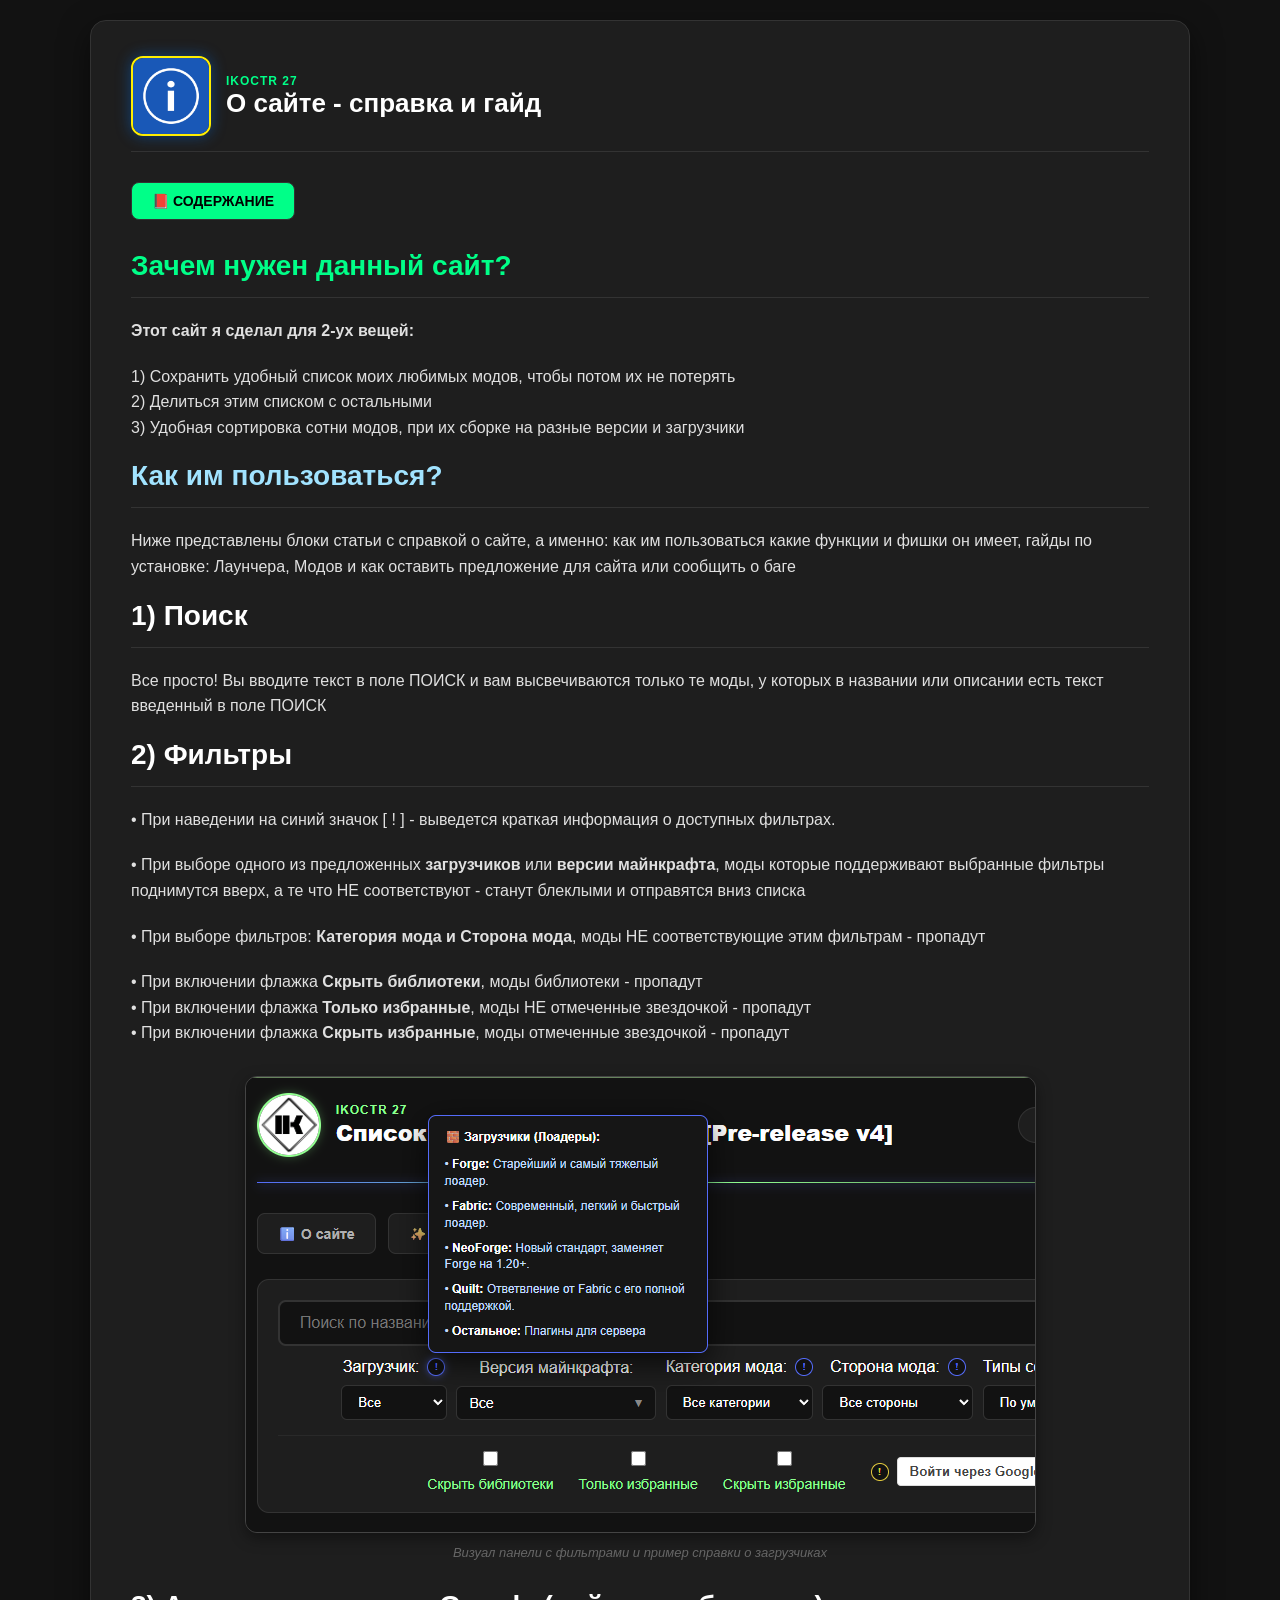
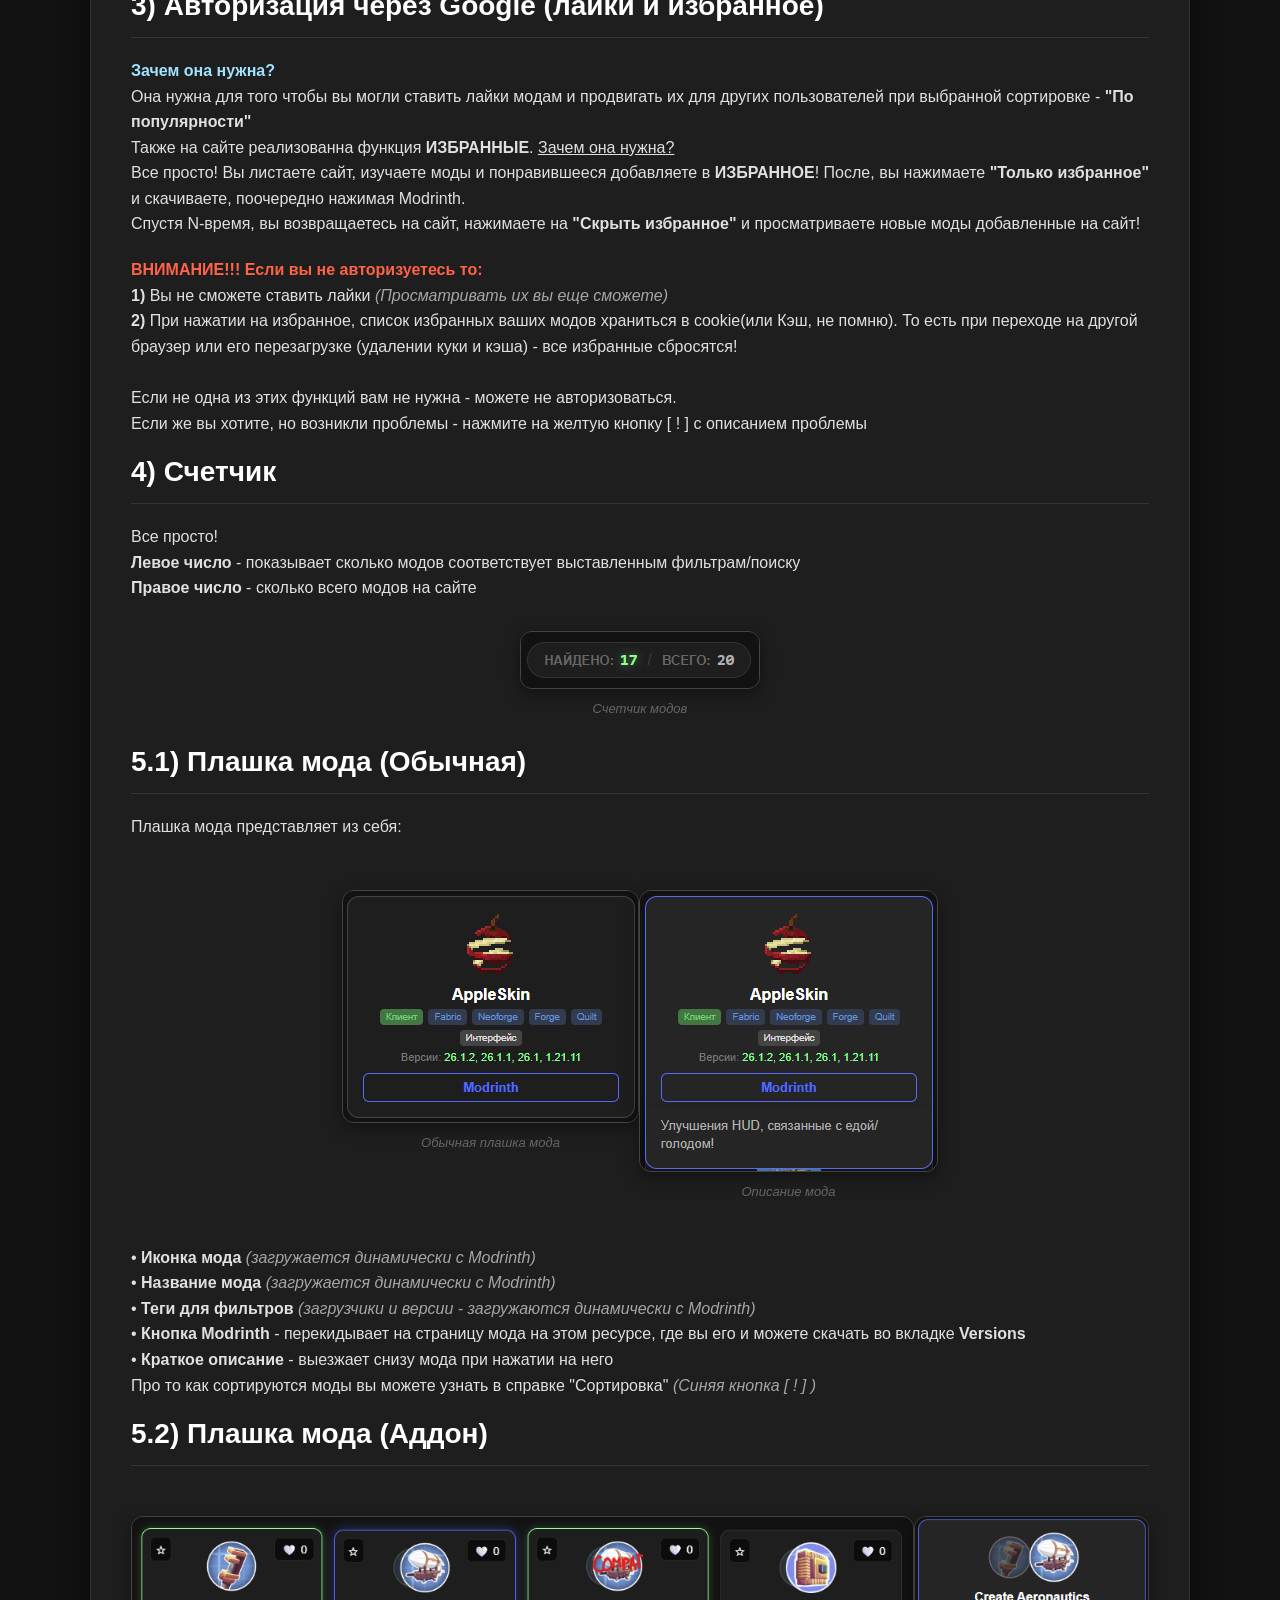
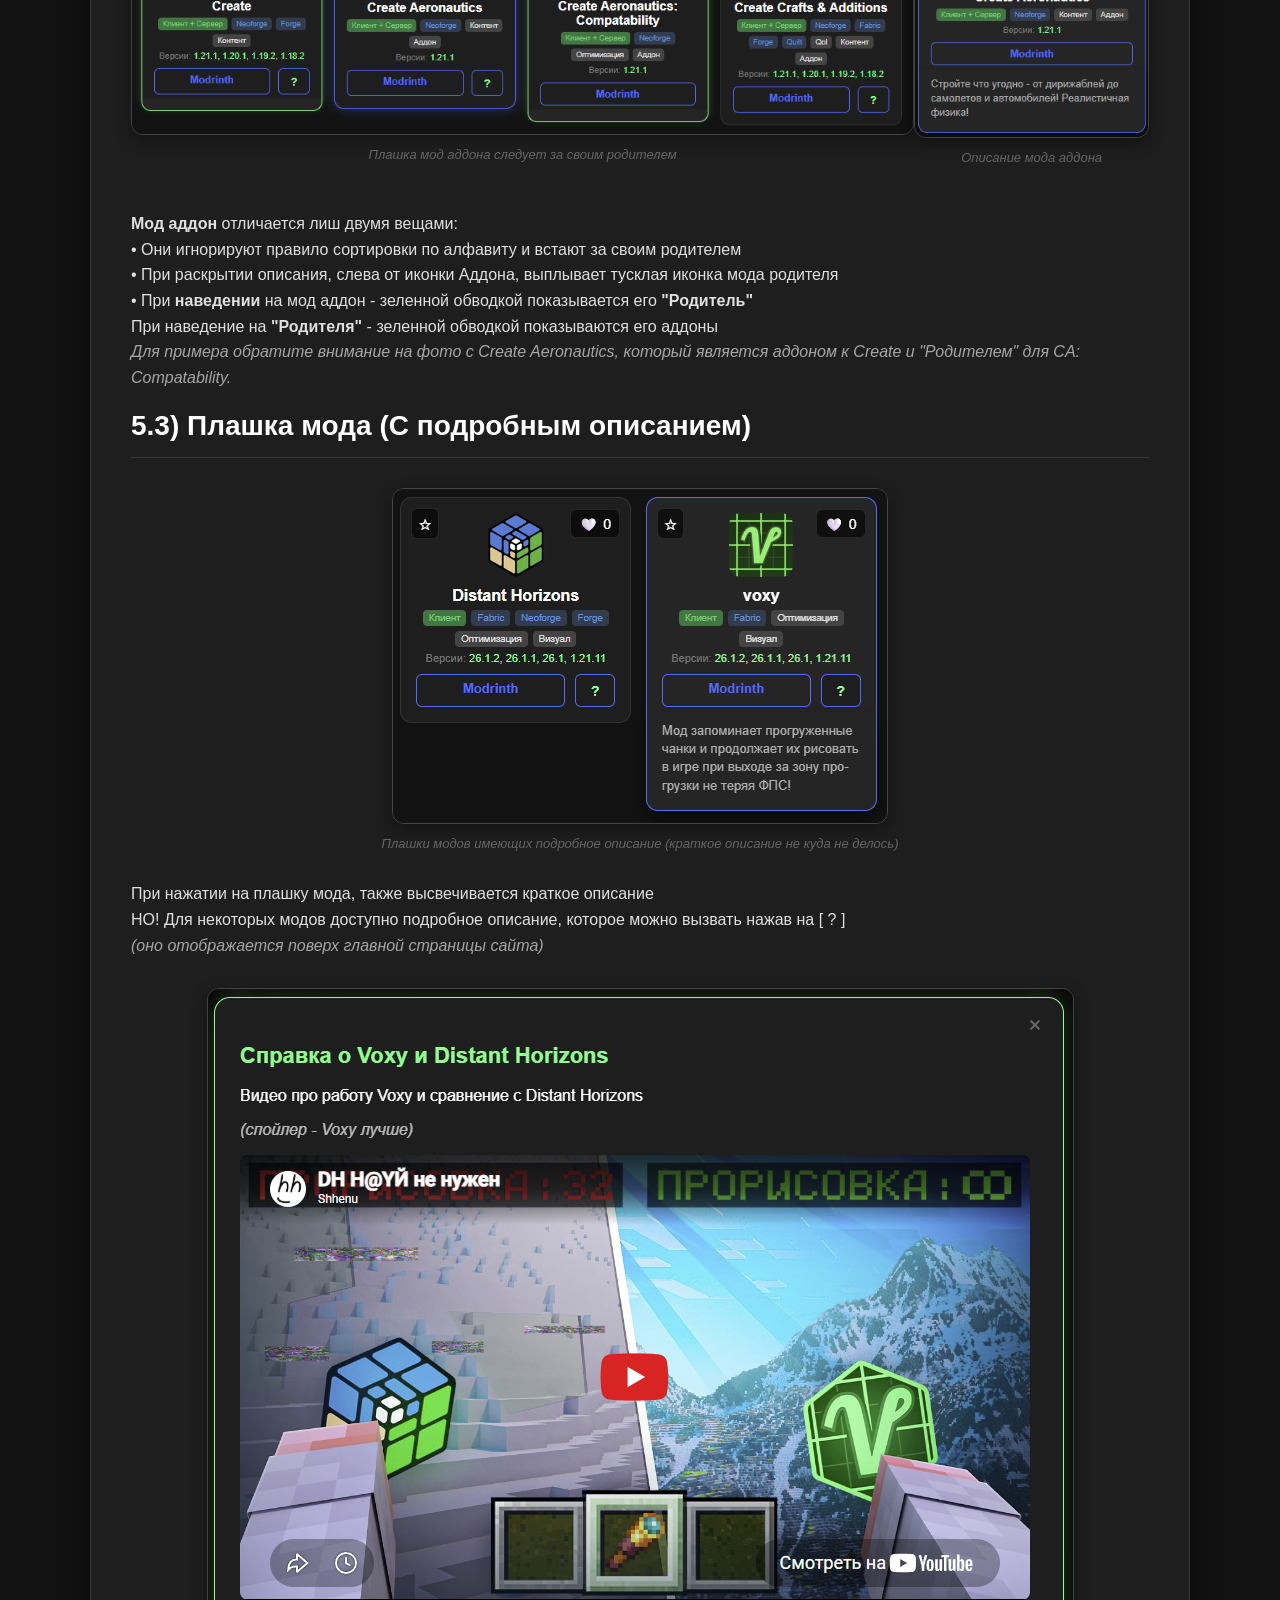
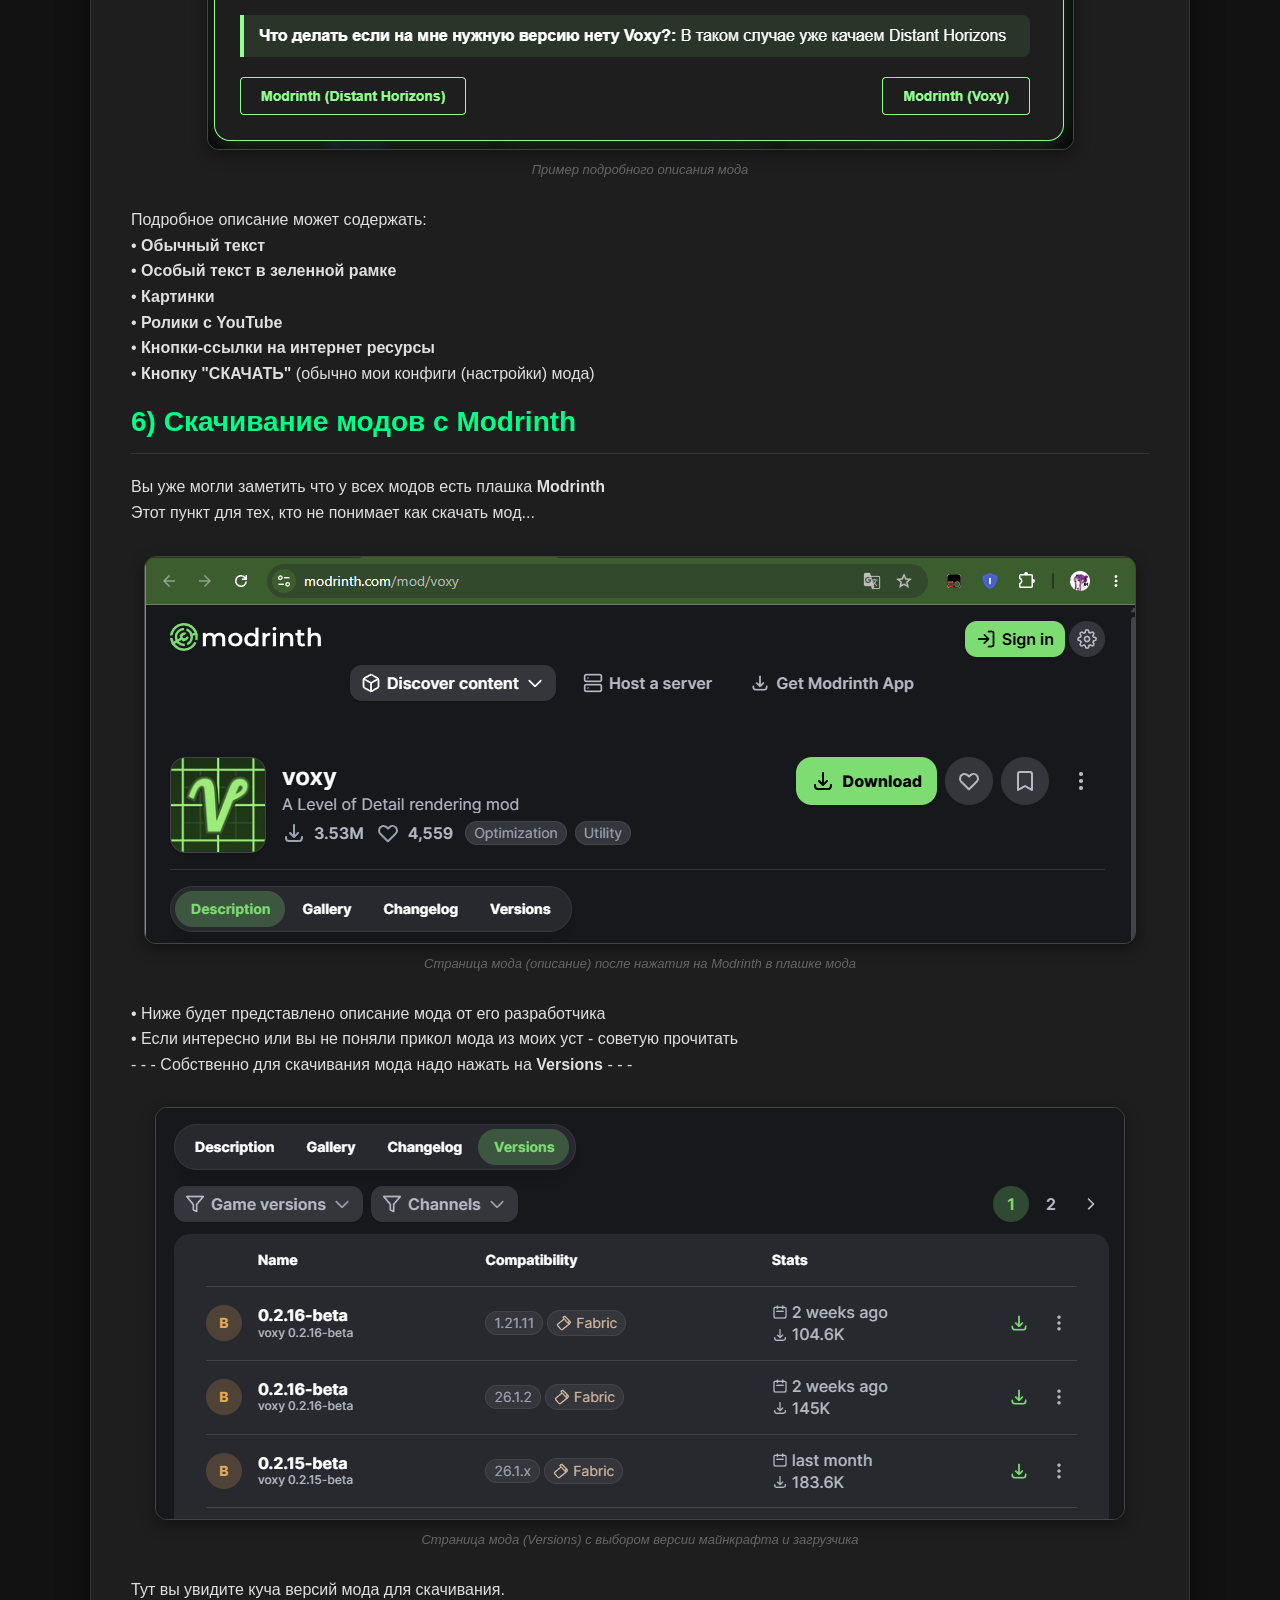
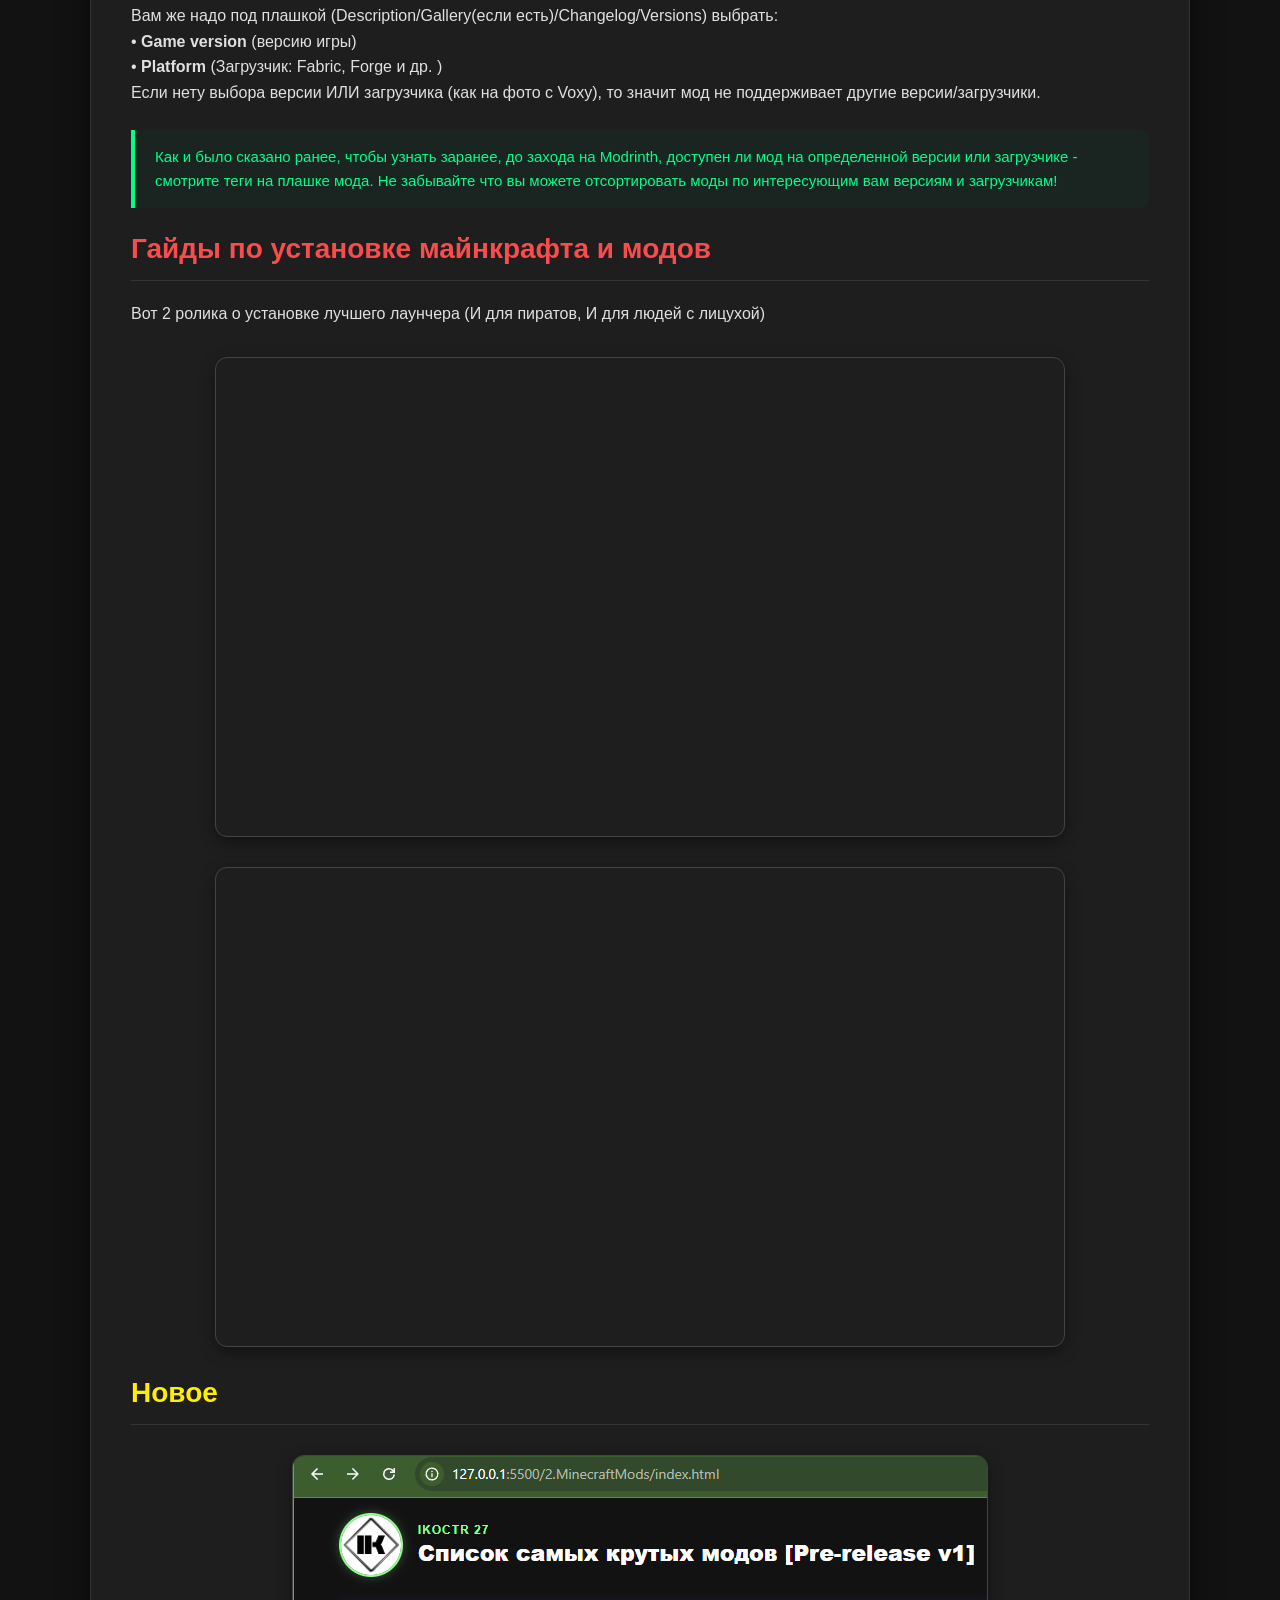
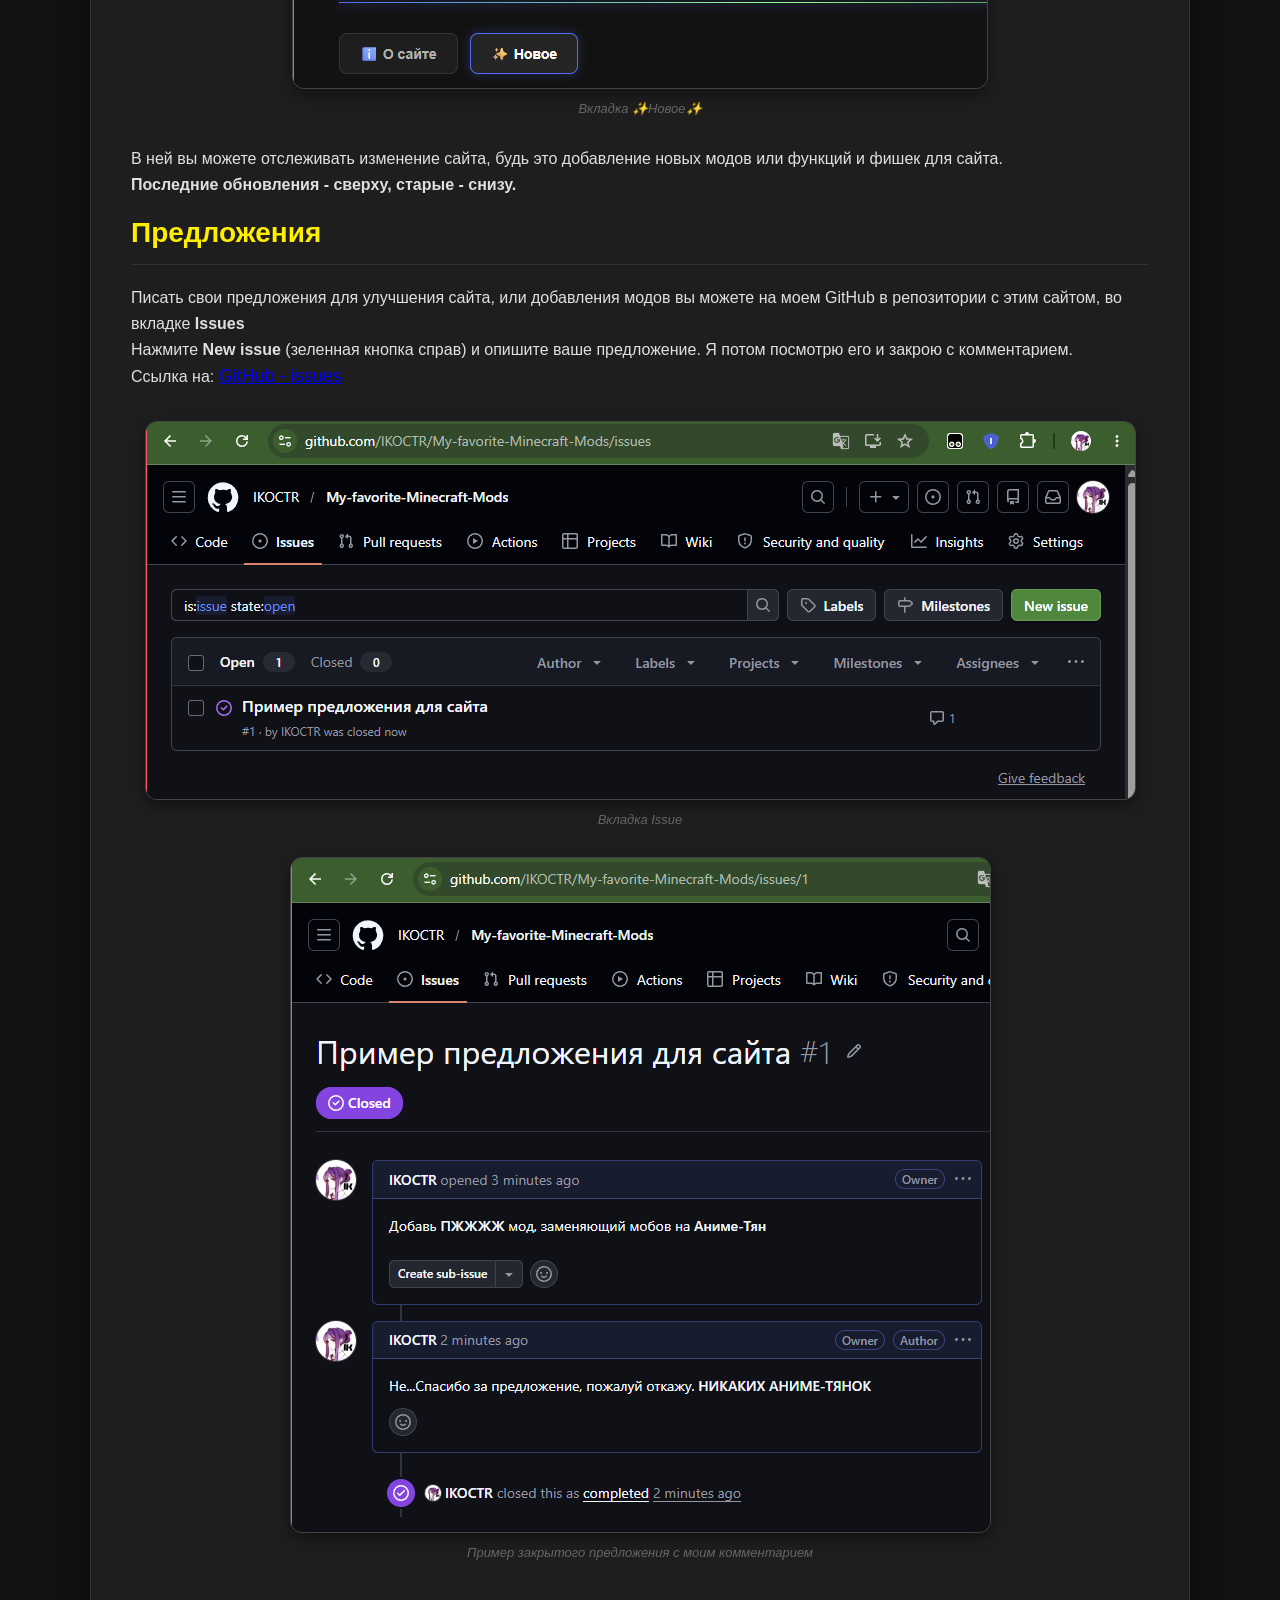
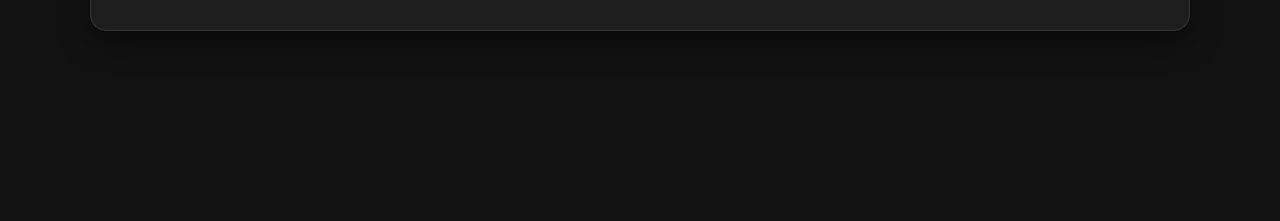
==== commit c80761c2: "Pre-release v4 Все изменения в НОВОЕ! След. версия РЕЛИЗ (я надеюсь...)" ====
--- a/about.html
+++ b/about.html
@@ -188,13 +188,13 @@
       <!-- БОЛЬШАЯ ПЛАШКА НА ВЕСЬ ЭКРАН -->
       <main class="note-container">
         <!-- красивая шапка -->
-        <!-- data-slag = "назване мода в ссылки на modrinth" -->
+        <!-- data-slag = "названее мода в ссылки на modrinth" -->
           <header class="main-header note-header" data-slug="">
               <div class="header-left">
                   <img src="icons/about.png" alt="IK" class="header-logo">
                   <div class="header-title-block">
                     <span class="header-nickname">IKOCTR 27</span>
-                    <!-- Заголово статьи -->
+                    <!-- Заголовок статьи -->
                     <h1 class="header-site-title">О сайте - справка и гайд</h1>
                   </div>
               </div>
@@ -208,11 +208,12 @@
                   <button class="toc-item" data-target="#how-to-use">Как им пользоваться?</button>
                   <button class="toc-item" data-target="#search-block">1) Поиск</button>
                   <button class="toc-item" data-target="#filters-block">2) Фильтры</button>
-                  <button class="toc-item" data-target="#counter-block">3) Счетчик</button>
-                  <button class="toc-item" data-target="#mod-simple">4.1) Плашка мода (Обычная)</button>
-                  <button class="toc-item" data-target="#mod-addon">4.2) Плашка мода (Аддон)</button>
-                  <button class="toc-item" data-target="#mod-details">4.3) Плашка мода (С описанием)</button>
-                  <button class="toc-item" data-target="#download-mod">5) Скачивание модов</button>
+                  <button class="toc-item" data-target="#auth">3) Авторизация через Google (лайки и избранное)</button>
+                  <button class="toc-item" data-target="#counter-block">4) Счетчик</button>
+                  <button class="toc-item" data-target="#mod-simple">5.1) Плашка мода (Обычная)</button>
+                  <button class="toc-item" data-target="#mod-addon">5.2) Плашка мода (Аддон)</button>
+                  <button class="toc-item" data-target="#mod-details">5.3) Плашка мода (С описанием)</button>
+                  <button class="toc-item" data-target="#download-mod">6) Скачивание модов</button>
                   <button class="toc-item" data-target="#install-guide">Гайд по установке</button>
                   <button class="toc-item" data-target="#news-block">Новое</button>
                   <button class="toc-item" data-target="#suggestions-block">Предложения</button>
@@ -226,44 +227,70 @@
           3) Удобная сортировка сотни модов, при их сборке на разные версии и загрузчики</p>
           
           <h2 id="how-to-use" style="color: #a1e3ff;">Как им пользоваться?</h2>
+          <p>
+            Ниже представлены блоки статьи с справкой о сайте, а именно: как им пользоваться 
+            какие функции и фишки он имеет, гайды по установке: Лаунчера, Модов и как 
+            оставить предложение для сайта или сообщить о баге 
+          </p>
           
           <h2 id="search-block"> 1) Поиск</h2>
           <p>
-            Все просто! Вы вводите текст в поле ПОИСК и вам высвечиваються только те моды, у которых
+            Все просто! Вы вводите текст в поле ПОИСК и вам высвечиваются только те моды, у которых
             в названии или описании есть текст введенный в поле ПОИСК
           </p>
           
           <h2 id="filters-block">2) Фильтры</h2>
           <p>
-            • При навидении на синий значок [ ! ] - выведиться краткая информация о доступных фильтрах.
-          </p>
-          <p>
-            • При выборе одного из предложенных <b>загрузчиков</b> или <b>версии майнкрафта</b>, моды которые подерживают выбранные
-            фильтры поднимуться вверх, а те что НЕ соотвествуют - станут блеклыми и отправятьсяя вниз списка
-          </p>
-          <p>
-            • При выборе фильтров: <b>Категория мода и Сторона мода</b>, моды НЕ соотвествующие
+            • При наведении на синий значок [ ! ] - выведется краткая информация о доступных фильтрах.
+          </p>
+          <p>
+            • При выборе одного из предложенных <b>загрузчиков</b> или <b>версии майнкрафта</b>, моды которые поддерживают выбранные
+            фильтры поднимутся вверх, а те что НЕ соответствуют - станут блеклыми и отправятся вниз списка
+          </p>
+          <p>
+            • При выборе фильтров: <b>Категория мода и Сторона мода</b>, моды НЕ соответствующие
             этим фильтрам - пропадут
           </p>
           <p>
-            • При включении флажка <b>Скрыть библеотеки</b>, моды библеотеки - пропадут
+            • При включении флажка <b>Скрыть библиотеки</b>, моды библиотеки - пропадут<br>
+            • При включении флажка <b>Только избранные</b>, моды НЕ отмеченные звездочкой - пропадут<br>
+            • При включении флажка <b>Скрыть избранные</b>, моды отмеченные звездочкой - пропадут<br>
           </p>
           <div class="note-image-box">
             <img src="icons/a_filters.png" alt="Фильтры">
-            <span class="image-caption">Фильтры: Forge и Визуал</span>
-          </div>
-          
-          <h2 id="counter-block">3) Счетчик</h2>
-          <p>
-            Все просто! <b>Левое число</b> - показывает сколько модов соотвествует выставленным фильтрам/поиску <br>
-            <b>Левое число</b> - сколько всего модов на сайте
+            <span class="image-caption">Визуал панели с фильтрами и пример справки о загрузчиках</span>
+          </div>
+          
+          <h2 id="auth">3) Авторизация через Google (лайки и избранное)</h2>
+          <p>
+            <b style="color: #a1e3ff;">Зачем она нужна?</b> <br>
+            Она нужна для того чтобы вы могли ставить лайки модам и продвигать их для других пользователей 
+            при выбранной сортировке - <b>"По популярности"</b> <br>
+            Также на сайте реализованна функция <b>ИЗБРАННЫЕ</b>. <u>Зачем она нужна?</u> <br>
+            Все просто! Вы листаете сайт, изучаете моды и понравившееся добавляете в <b>ИЗБРАННОЕ</b>! 
+            После, вы нажимаете <b>"Только избранное"</b> и скачиваете, поочередно нажимая Modrinth. <br>
+            Спустя N-время, вы возвращаетесь на сайт, нажимаете на <b>"Скрыть избранное"</b> и просматриваете 
+            новые моды добавленные на сайт!
+          </p>
+          <p>
+            <b style="color: tomato;">ВНИМАНИЕ!!! Если вы не авторизуетесь то: </b> <br>
+            <b>1)</b> Вы не сможете ставить лайки <i>(Просматривать их вы еще сможете)</i> <br>
+            <b>2)</b> При нажатии на избранное, список избранных ваших модов храниться в cookie(или Кэш, не помню). 
+            То есть при переходе на другой браузер или его перезагрузке (удалении куки и кэша) - все избранные сбросятся! <br> <br>
+            Если не одна из этих функций вам не нужна - можете не авторизоваться. <br>
+            Если же вы хотите, но возникли проблемы - нажмите на желтую кнопку [ ! ] с описанием проблемы 
+          </p>
+          <h2 id="counter-block">4) Счетчик</h2>
+          <p>
+            Все просто! <br> <b>Левое число</b> - показывает сколько модов соответствует выставленным фильтрам/поиску <br>
+            <b>Правое число</b> - сколько всего модов на сайте
           </p>
           <div class="note-image-box">
             <img src="icons/a_counter.png" alt="Счетчик">
             <span class="image-caption">Счетчик модов</span>
           </div>
           
-          <h2 id="mod-simple">4.1) Плашка мода (Обычная)</h2>
+          <h2 id="mod-simple">5.1) Плашка мода (Обычная)</h2>
           <p>
             Плашка мода представляет из себя:
           </p>
@@ -278,18 +305,18 @@
             </div>
           </div>
           <p>
-            • <b>Иконка мода</b> (загружаеться динамически с Modrinth)<br>
-            • <b>Иконка мода</b><br>
-            • <b>Теги для фильтров</b> (загрузчики и версии - загружаються динамически с Modrinth)<br>
-            • <b>Кнопка Modrinth</b> - перекидывает на страницу мода на этом ресурсе, где вы его и можете скачать во вкладке <b>Version</b> <br>
+            • <b>Иконка мода</b> <i>(загружается динамически с Modrinth)</i><br>
+            • <b>Название мода</b> <i>(загружается динамически с Modrinth)</i><br>
+            • <b>Теги для фильтров</b> <i>(загрузчики и версии - загружаются динамически с Modrinth)</i><br>
+            • <b>Кнопка Modrinth</b> - перекидывает на страницу мода на этом ресурсе, где вы его и можете скачать во вкладке <b>Versions</b> <br>
             • <b>Краткое описание</b> - выезжает снизу мода при нажатии на него<br>
-            Моды сортируються по умолчанию в <b>алфавитном</b> порядке<br>
-          </p>
-          
-          <h2 id="mod-addon">4.2) Плашка мода (Аддон)</h2>
+            Про то как сортируются моды вы можете узнать в справке "Сортировка" <i>(Синяя кнопка [ ! ] )</i>
+          </p>
+          
+          <h2 id="mod-addon">5.2) Плашка мода (Аддон)</h2>
           <div style="display: flex; width: 100%; justify-content: center;">
             <div class="note-image-box">
-              <img src="icons/a_mod_addon.png" alt="лашка мод аддона следует за своим родителем">
+              <img src="icons/а_group_work.png" alt="плашка мод аддона следует за своим родителем">
               <span class="image-caption">Плашка мод аддона следует за своим родителем</span>
             </div>
             <div class="note-image-box">
@@ -298,35 +325,40 @@
             </div>
           </div>
           <p>
-            <b>Мод аддон</b> отличаеться лиш двумя вещами: <br>
+            <b>Мод аддон</b> отличается лиш двумя вещами: <br>
             • Они игнорируют правило сортировки по алфавиту и встают за своим родителем <br>
-            • При раскрытии описания, слева от иконки Аддона, выплывает тускалая иконка мода родителя
-          </p>
-
-          <h2 id="mod-details">4.3) Плашка мода (С подробным описанием)</h2>
+            • При раскрытии описания, слева от иконки Аддона, выплывает тусклая иконка мода родителя <br>
+            • При <b>наведении</b> на мод аддон - зеленной обводкой показывается его <b>"Родитель"</b> <br>
+            При наведение на <b>"Родителя"</b> - зеленной обводкой показываются его аддоны <br>
+            <i>Для примера обратите внимание на фото с Create Aeronautics, который является аддоном к Create и "Родителем" для  CA: Compatability.</i>
+          </p>
+
+          <h2 id="mod-details">5.3) Плашка мода (С подробным описанием)</h2>
           <div class="note-image-box">
             <img src="icons/a_mod_Hdisc1.png" alt="Плашка мода имеющего подробное описание">
             <span class="image-caption">Плашки модов имеющих подробное описание (краткое описание не куда не делось)</span>
           </div>
+          <p>
+            При нажатии на плашку мода, также высвечивается краткое описание <br>
+            НО! Для некоторых модов доступно подробное описание, которое можно
+            вызвать нажав на [ ? ] <br>
+            <i>(оно отображается поверх главной страницы сайта)</i> <br>
+          </p>
           <div class="note-image-box">
             <img src="icons/a_mod_Hdisc2.png" alt="Пример подробного описания мода">
             <span class="image-caption">Пример подробного описания мода</span>
           </div>
           <p>
-            При нажатии на плашку мода, также высвечиваеться краткое описание <br>
-            НО! Для некоторых модов доступно подробное описание, которое можно
-            вызвать нажав на [ ? ] <br>
-            (оно отображаеться поверх главной страницы сайта) <br>
-            Оно может содержать: <br>
+            Подробное описание может содержать: <br>
             • <b>Обычный текст</b><br>
             • <b>Особый текст в зеленной рамке</b><br>
             • <b>Картинки</b><br>
-            • <b>Ролики с ютюба</b><br>
+            • <b>Ролики с YouTube</b><br>
             • <b>Кнопки-ссылки на интернет ресурсы</b><br>
             • <b>Кнопку "СКАЧАТЬ"</b> (обычно мои конфиги (настройки) мода)<br>
           </p>
 
-          <h2 id="download-mod" style="color: #00ff88;">5) Скачивание модов с Modrinth</h2>
+          <h2 id="download-mod" style="color: #00ff88;">6) Скачивание модов с Modrinth</h2>
           <p>
             Вы уже могли заметить что у всех модов есть плашка <b>Modrinth</b><br>
             Этот пункт для тех, кто не понимает как скачать мод...
@@ -336,7 +368,7 @@
             <span class="image-caption">Страница мода (описание) после нажатия на Modrinth в плашке мода</span>
           </div>
           <p>
-            • Ниже будет представленно описание мода от его разработчика<br>
+            • Ниже будет представлено описание мода от его разработчика<br>
             • Если интересно или вы не поняли прикол мода из моих уст - советую прочитать<br>
             - - - Собственно для скачивания мода надо нажать на <b>Versions</b> - - -
           </p>
@@ -350,26 +382,32 @@
             • <b>Game version</b> (версию игры)<br>
             • <b>Platform</b> (Загрузчик: Fabric, Forge и др. )<br>
             Если нету выбора версии ИЛИ загрузчика (как на фото с Voxy), то значит мод
-            не подерживает другие версии/загрузчики. <br>
+            не поддерживает другие версии/загрузчики. <br>
           </p>
           <div class="important-note">
             <p>
-              Как и было сказанно ранее, чтобы узнать заранее, до захода на Modrinth, 
+              Как и было сказано ранее, чтобы узнать заранее, до захода на Modrinth, 
               доступен ли мод на определенной версии или загрузчике - смотрите теги на плашке мода. 
               Не забывайте что вы можете отсортировать моды по интересующим вам версиям и загрузчикам!
             </p>
           </div>
           
-          <h2 id="install-guide" style="color: rgb(250, 76, 76);">Гайд по установке майнкрафта и модов</h2>
-          <p>Смотрите на главной, в блоке с информационными кнопками (О сайте, новое и т.д.)</p>
-          
+          <h2 id="install-guide" style="color: rgb(250, 76, 76);">Гайды по установке майнкрафта и модов</h2>
+          <p>Вот 2 ролика о установке  лучшего лаунчера (И для пиратов, И для людей с лицухой)</p>
+          <div class="video-wrapper">
+            <iframe width="560" height="315" src="https://www.youtube.com/embed/PcYyoD-OoG8?si=cEUoXqbf0FXq3qUC" title="YouTube video player" frameborder="0" allow="accelerometer; autoplay; clipboard-write; encrypted-media; gyroscope; picture-in-picture; web-share" referrerpolicy="strict-origin-when-cross-origin" allowfullscreen></iframe>
+          </div>
+          <div class="video-wrapper">
+            <iframe width="560" height="315" src="https://www.youtube.com/embed/bLbqMzo2coY?si=Q9DvQfRwbmXRPV5d" title="YouTube video player" frameborder="0" allow="accelerometer; autoplay; clipboard-write; encrypted-media; gyroscope; picture-in-picture; web-share" referrerpolicy="strict-origin-when-cross-origin" allowfullscreen></iframe>
+          </div>
+
           <h2 id="news-block" style="color: #ffee00;">Новое</h2>
           <div class="note-image-box">
             <img src="icons/a_nav_news.png" alt="Вкладка ✨Новое✨">
             <span class="image-caption">Вкладка ✨Новое✨</span>
           </div>
           <p>
-            В ней вы можете отслеживать изминение сайта, будь это
+            В ней вы можете отслеживать изменение сайта, будь это
             добавление новых модов или функций и фишек для сайта. <br>
             <b>Последние обновления - сверху, старые - снизу.</b>
           </p>
@@ -379,7 +417,7 @@
             Писать свои предложения для улучшения сайта, или добавления модов
             вы можете на моем GitHub в репозитории с этим сайтом, во вкладке <b>Issues</b><br>
             Нажмите <b>New issue</b> (зеленная кнопка справ) и опишите ваше предложение. 
-            Я потом посмотрю его и закрою с коментарием. <br> Ссылка на: <a style="font-size: large;" href="https://github.com/IKOCTR/My-favorite-Minecraft-Mods/issues">GitHub - issues</a>
+            Я потом посмотрю его и закрою с комментарием. <br> Ссылка на: <a style="font-size: large;" href="https://github.com/IKOCTR/My-favorite-Minecraft-Mods/issues">GitHub - issues</a>
 
           </p>
           <div class="note-image-box">
@@ -389,7 +427,7 @@
           
           <div class="note-image-box">
             <img src="icons/a_github_is_cl.png" alt="Вкладка ✨Новое✨">
-            <span class="image-caption">Пример закрытого предложения с моим коментарием</span>
+            <span class="image-caption">Пример закрытого предложения с моим комментарием</span>
           </div>
       </main>
 
--- a/style.css
+++ b/style.css
@@ -25,7 +25,7 @@
   width: 100%;
   min-height: 100vh;
   position: relative;
-  /* 🔥 ЖЕСТКИЙ ФИКС: visible запрещает тегу body создавать свои собственные (вторые) скроллбары */
+  /* 🔥 ЖЕСТКИЙ ФИКС: visible запрещает тегу body создавать свои собственные (вторые) скролбары */
   overflow: visible !important; 
 }
 
@@ -374,7 +374,7 @@
 
 .options-list {
   max-height: 200px; /* Высота прокрутки списка */
-  overflow-y: auto;   /* Включает скроллбар */
+  overflow-y: auto;   /* Включает скролбар */
 }
 
 .option-item {
@@ -1708,4 +1708,36 @@
   color: #fff;
   border-color: #007bff;
   box-shadow: 0 0 10px rgba(0, 123, 255, 0.3);
-}+}
+
+/* Специальный жёлтый стиль для иконки авторизации */
+.info-icon.google-help-icon {
+  color: #f1c40f !important;
+  border-color: #f1c40f !important;
+}
+
+/* Эффект свечения при наведении */
+.info-icon.google-help-icon:hover {
+  background-color: #f1c40f !important;
+  color: #121212 !important;
+  box-shadow: 0 0 10px rgba(241, 196, 15, 0.6) !important;
+}
+
+/* Позиционирование всплывающего окна над кнопкой входа */
+.info-icon.google-help-icon .categories-help-box {
+  width: 310px;
+  border-color: #f1c40f !important;
+}
+
+/* Окраска полосы прокрутки в жёлтый неон */
+.info-icon.google-help-icon .categories-help-box::-webkit-scrollbar-thumb {
+  background: #f1c40f !important;
+}
+.info-icon.google-help-icon .categories-help-box::-webkit-scrollbar-thumb:hover {
+  background: #f39c12 !important;
+}
+
+i{
+  opacity: 70%;
+  font-style: italic;
+}
